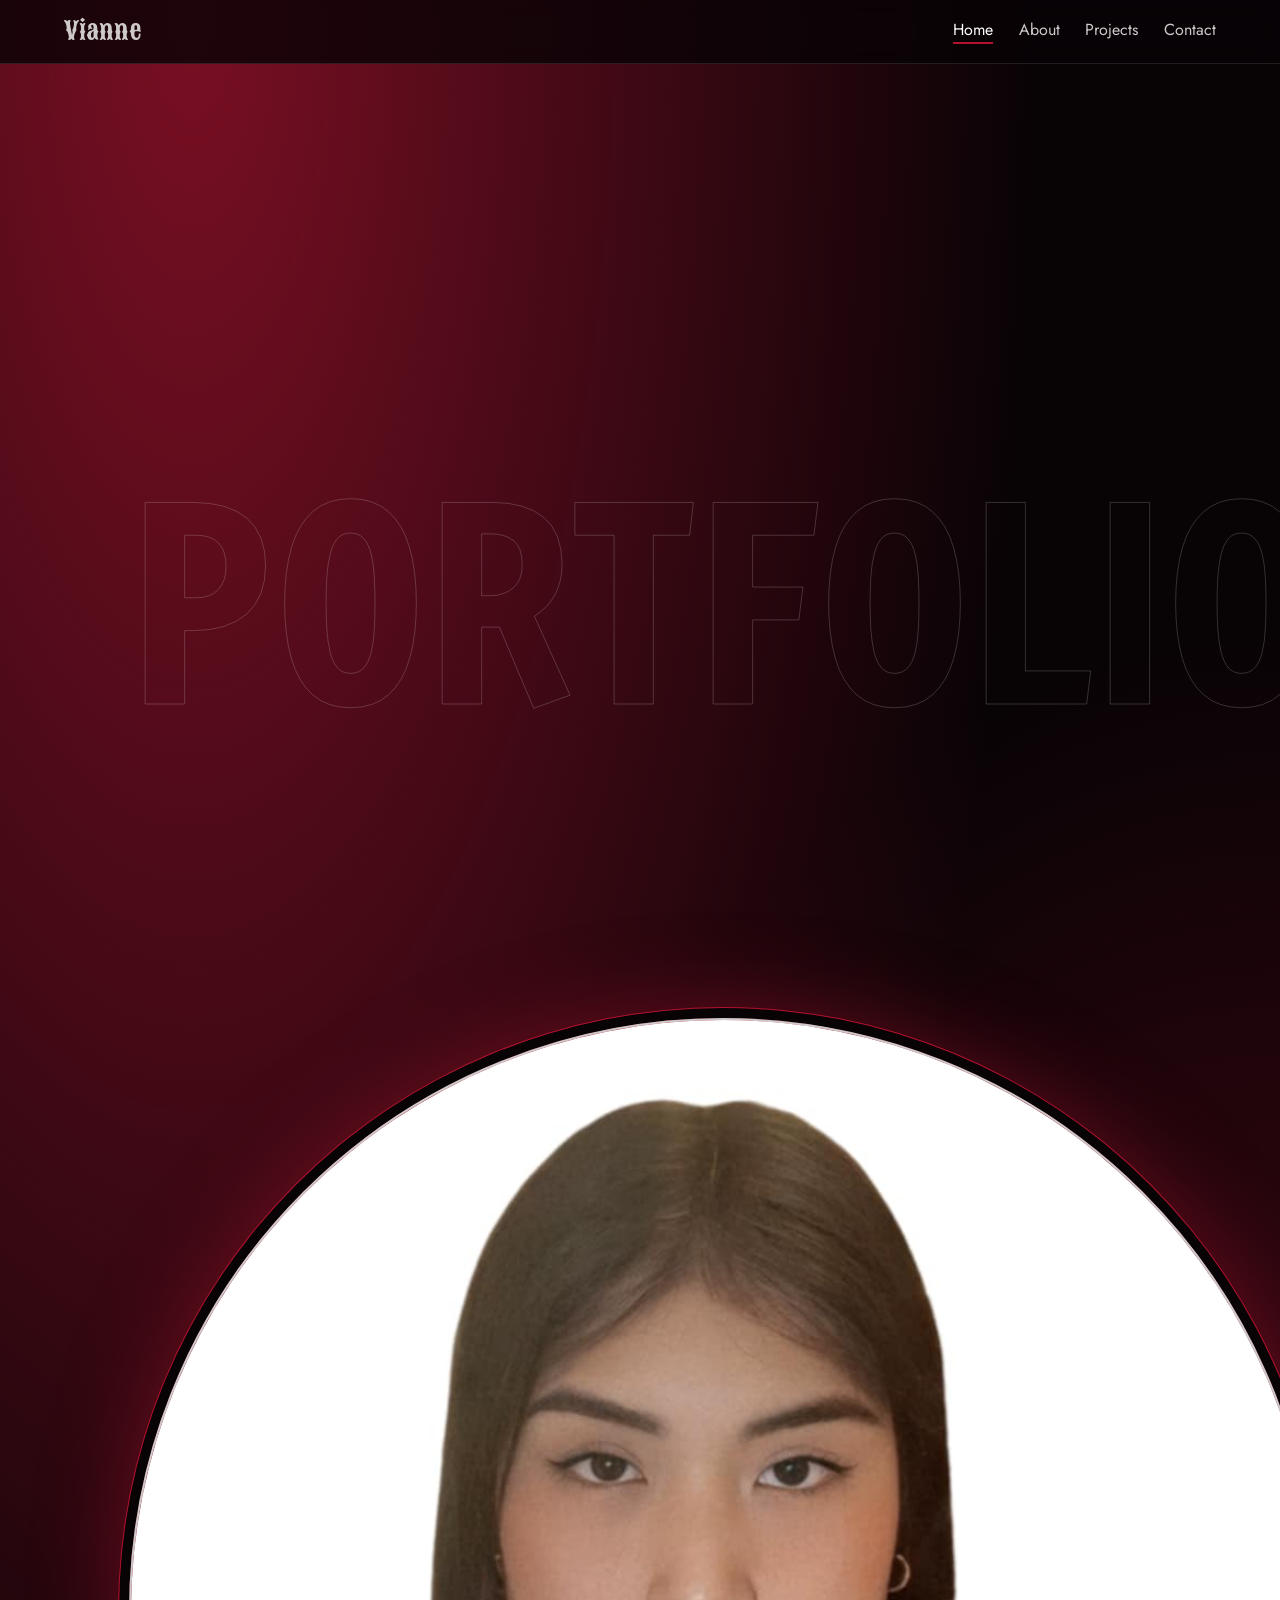
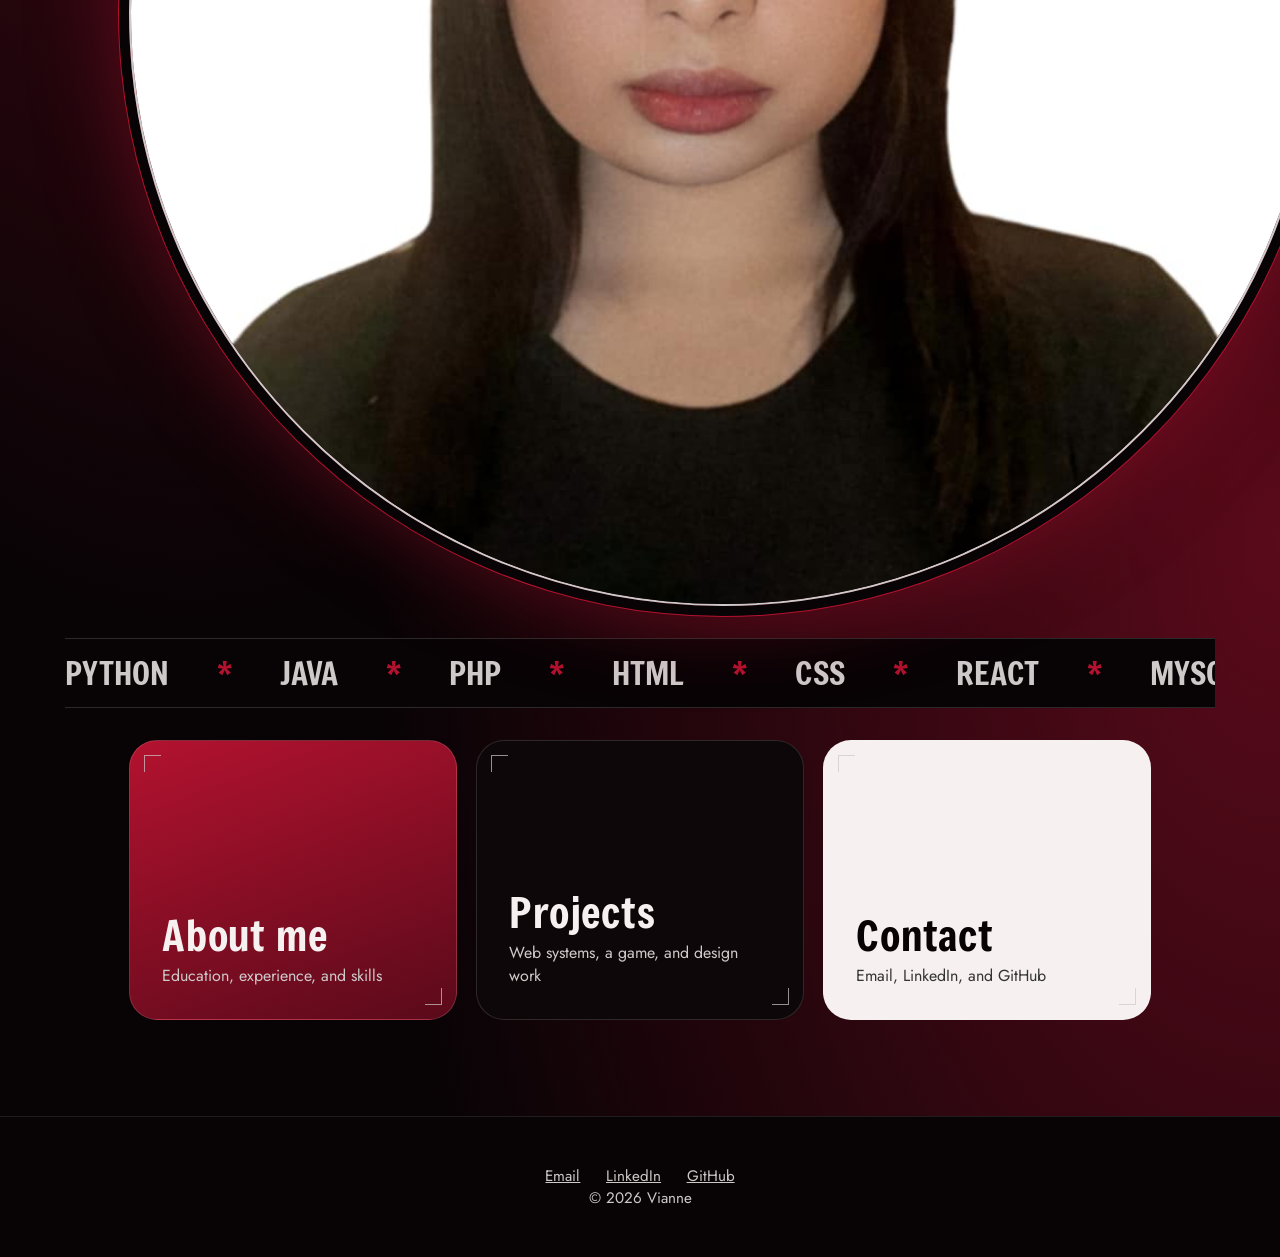
==== index.html @ b81ef698 "Format CSS" ====
<!DOCTYPE html>
<html lang="en">
<head>
<meta charset="UTF-8">
<meta name="viewport" content="width=device-width,initial-scale=1">
<title>Vianne | Portfolio</title>
<link rel="preconnect" href="https://fonts.googleapis.com">
<link rel="preconnect" href="https://fonts.gstatic.com" crossorigin>
<link href="https://fonts.googleapis.com/css2?family=Cormorant+Garamond:wght@400;600&family=Freeman&family=Jost:wght@400;500&family=Miss+Fajardose&family=Sancreek&display=swap" rel="stylesheet">
<link rel="stylesheet" href="style.css">
</head>
<body>
<header class="nav">
  <a class="logo" href="index.html">Vianne</a>
  <nav><a class="on" href="index.html">Home</a><a href="about.html">About</a><a href="projects.html">Projects</a><a href="about.html#contact">Contact</a></nav>
</header>
<main>
  <section class="hero">
    <span class="bg" aria-hidden="true">PORTFOLIO</span>
    <div>
      <span class="hi">Hello, I am Vianne</span>
      <h1>Building with code, designing with purpose</h1>
      <p>Information Technology student who builds web systems, games, and designs.</p>
      <a class="btn" href="projects.html">See my projects</a>
      <a class="btn ghost" href="about.html">About me</a>
    </div>
    <div class="arch"><img src="images/profile.jpg" alt="Portrait of Vianne"></div>
  </section>
  <div class="marq" aria-hidden="true"><div>
    <span>PYTHON</span><i>*</i><span>JAVA</span><i>*</i><span>PHP</span><i>*</i><span>HTML</span><i>*</i><span>CSS</span><i>*</i><span>REACT</span><i>*</i><span>MYSQL</span><i>*</i><span>UNITY</span><i>*</i><span>FIGMA</span><i>*</i>
    <span>PYTHON</span><i>*</i><span>JAVA</span><i>*</i><span>PHP</span><i>*</i><span>HTML</span><i>*</i><span>CSS</span><i>*</i><span>REACT</span><i>*</i><span>MYSQL</span><i>*</i><span>UNITY</span><i>*</i><span>FIGMA</span><i>*</i>
  </div></div>
  <section class="doors">
    <a class="door" href="about.html"><h3>About me</h3><span>Education, experience, and skills</span></a>
    <a class="door" href="projects.html"><h3>Projects</h3><span>Web systems, a game, and design work</span></a>
    <a class="door" href="about.html#contact"><h3>Contact</h3><span>Email, LinkedIn, and GitHub</span></a>
  </section>
</main>
<footer>
  <a href="mailto:vianne05garcia@gmail.com">Email</a><a href="https://www.linkedin.com/in/viannegrca014/">LinkedIn</a><a href="https://github.com/viagrcia">GitHub</a>
  <p>&copy; 2026 Vianne</p>
</footer>
<script src="script.js"></script>
</body>
</html>
---- style.css ----
/* ==========================================================
   1. COLORS AND FONTS
   Change colors and fonts here and the whole site updates
   ========================================================== */
:root {
  --ink: #080305;      /* near-black background */
  --blk: #0e0709;      /* black cards and panels */
  --wine: #5a0a1a;     /* deep burgundy */
  --red: #b3122f;      /* bright crimson accent */
  --silver: #cfcaca;   /* gray text and borders */
  --ivory: #f6f0f0;    /* white text */

  --head: 'Freeman', sans-serif;           /* big headings */
  --script: 'Miss Fajardose', cursive;     /* calligraphy name */
  --west: 'Sancreek', serif;               /* logo */
  --serif: 'Cormorant Garamond', serif;    /* body text */
  --ui: 'Jost', sans-serif;                /* buttons, nav, small text */
}


/* ==========================================================
   2. BASE / RESET
   ========================================================== */
* {
  margin: 0;
  padding: 0;
  box-sizing: border-box;
}

html {
  scroll-behavior: smooth;
}

::selection {
  background: var(--red);
  color: #fff;
}

body {
  background:
    radial-gradient(ellipse at 15% 0, #7a0f24, transparent 55%),
    radial-gradient(ellipse at 100% 75%, #5a0a1a, transparent 50%),
    var(--ink) fixed;
  color: var(--ivory);
  font: 1.2rem/1.7 var(--serif);
  min-height: 100vh;
  overflow-x: hidden;
  transition: opacity 0.3s;
}

/* fades the page out when you click a link */
body.out {
  opacity: 0;
}

a {
  color: inherit;
}

img {
  max-width: 100%;
  display: block;
}


/* ==========================================================
   3. HEADINGS
   ========================================================== */
h1,
h2,
h3 {
  font-family: var(--head);
  font-weight: 400;
  line-height: 1;
  letter-spacing: 0.02em;
}

h1 {
  font-size: clamp(2.6rem, 6.5vw, 5rem);
}

h2 {
  font-size: clamp(2.8rem, 7vw, 5rem);
  margin-bottom: 1.2rem;
  text-shadow: 4px 4px 0 var(--red);
}

h3 {
  font-size: 1.9rem;
  margin-bottom: 0.5rem;
}


/* ==========================================================
   4. NAVIGATION BAR
   ========================================================== */
.nav {
  display: flex;
  justify-content: space-between;
  align-items: center;
  padding: 0.9rem 5vw;
  position: sticky;
  top: 0;
  z-index: 5;
  background: #080305cc;
  backdrop-filter: blur(10px);
  border-bottom: 1px solid #ffffff1a;
}

.logo {
  font: 1.5rem var(--west);
  text-decoration: none;
  color: var(--silver);
}

.nav nav {
  display: flex;
  gap: 1.6rem;
  font: 1rem var(--ui);
}

.nav nav a {
  text-decoration: none;
  color: var(--silver);
  background: linear-gradient(var(--red), var(--red)) 0 100% / 0 2px no-repeat;
  padding-bottom: 3px;
  transition: 0.3s;
}

/* red underline slides in on hover and on the current page */
.nav nav a:hover,
.nav nav a.on {
  color: #fff;
  background-size: 100% 2px;
}


/* ==========================================================
   5. PAGE LAYOUT
   ========================================================== */
main {
  max-width: 1150px;
  margin: auto;
  padding: 3rem 5vw;
}


/* ==========================================================
   6. HOME PAGE: HERO
   ========================================================== */
.hero {
  position: relative;
  display: grid;
  grid-template-columns: 1.25fr 1fr;
  gap: 2rem;
  align-items: center;
  min-height: 82vh;
}

/* giant outlined "PORTFOLIO" word behind everything */
.bg {
  position: absolute;
  left: 50%;
  top: 6%;
  transform: translateX(-50%);
  font: clamp(5rem, 21vw, 17rem) / 1 var(--head);
  color: transparent;
  -webkit-text-stroke: 1px #ffffff2e;
  white-space: nowrap;
  pointer-events: none;
}

/* hero content fades up when the page loads */
.hero > * {
  position: relative;
  animation: in 0.9s both;
}

.hero > .arch {
  animation-delay: 0.25s;
}

/* "Hello, I am Vianne" in calligraphy */
.hi {
  display: block;
  font: clamp(4rem, 10vw, 7.5rem) / 0.8 var(--script);
  color: var(--silver);
  margin-bottom: -0.15em;
  position: relative;
  z-index: 2;
  text-shadow: 0 0 30px #b3122f99;
}

.hero p {
  color: var(--silver);
  margin: 1.4rem 0 1.6rem;
  max-width: 34ch;
  font-size: 1.35rem;
}


/* ==========================================================
   7. PROFILE PHOTO (circle)
   ========================================================== */
.arch {
  border-radius: 50%;
  overflow: hidden;
  aspect-ratio: 1;
  background: linear-gradient(160deg, var(--red), var(--ink));
  border: 2px solid var(--silver);
  box-shadow:
    0 0 0 10px var(--ink),
    0 0 0 11px var(--red),
    0 0 90px #b3122f88;
  transition: transform 0.5s;
}

.arch:hover {
  transform: rotate(-3deg) scale(1.04);
}

.arch img {
  width: 100%;
  height: 100%;
  object-fit: cover;
  object-position: center top;
}


/* ==========================================================
   8. BUTTONS
   ========================================================== */
.btn {
  display: inline-block;
  font: 500 1rem var(--ui);
  padding: 0.85rem 1.9rem;
  border-radius: 999px;
  background: var(--red);
  border: 1px solid var(--red);
  color: #fff;
  text-decoration: none;
  cursor: pointer;
  transition: 0.25s;
  margin: 0.3rem 0.3rem 0.3rem 0;
}

.btn:hover {
  background: var(--ink);
  border-color: var(--silver);
  color: var(--silver);
  transform: translateY(-3px);
}

/* black outlined version */
.btn.ghost {
  background: #080305;
  border-color: #ffffff40;
}

.btn.ghost:hover {
  background: var(--silver);
  color: var(--ink);
}


/* ==========================================================
   9. HOME PAGE: THREE TILES (About / Projects / Contact)
   ========================================================== */
.doors {
  display: grid;
  grid-template-columns: repeat(3, 1fr);
  gap: 1.2rem;
  margin: 1rem 0 3rem;
}

.door {
  display: flex;
  flex-direction: column;
  justify-content: flex-end;
  min-height: 280px;
  padding: 2rem;
  border-radius: 28px;
  text-decoration: none;
  background: var(--blk);
  transition: 0.35s;
}

/* tile 1: crimson */
.door:nth-child(1) {
  background: linear-gradient(160deg, var(--red), var(--wine));
}

/* tile 3: white */
.door:nth-child(3) {
  background: var(--ivory);
  color: var(--ink);
}

.door h3 {
  font-size: 2.6rem;
}

.door span {
  font: 1rem var(--ui);
  color: var(--silver);
}

.door:nth-child(3) span {
  color: #333;
}

.door:hover {
  transform: translateY(-8px) rotate(-1deg);
  box-shadow: 0 20px 50px #b3122f66;
}


/* ==========================================================
   10. CORNER BRACKETS (on tiles and project cards)
   ========================================================== */
.door,
.card {
  position: relative;
  border: 1px solid #ffffff22;
}

.door::before,
.card::before,
.door::after,
.card::after {
  content: '';
  position: absolute;
  width: 16px;
  height: 16px;
  border: 1px solid var(--silver);
  opacity: 0.7;
  transition: 0.3s;
  pointer-events: none;
}

/* top-left corner */
.door::before,
.card::before {
  top: 14px;
  left: 14px;
  border-right: 0;
  border-bottom: 0;
}

/* bottom-right corner */
.door::after,
.card::after {
  bottom: 14px;
  right: 14px;
  border-left: 0;
  border-top: 0;
}

/* corners grow on hover */
.door:hover::before,
.door:hover::after {
  width: 34px;
  height: 34px;
}


/* ==========================================================
   11. SCROLLING SKILLS TICKER
   ========================================================== */
.marq {
  overflow: hidden;
  border-block: 1px solid #ffffff26;
  padding: 0.8rem 0;
  margin: 2rem -5vw;
  background: var(--ink);
}

.marq div {
  display: flex;
  gap: 3rem;
  width: max-content;
  font: 2rem var(--head);
  color: var(--silver);
  animation: m 28s linear infinite;
}

/* pauses when you hover over it */
.marq div:hover {
  animation-play-state: paused;
}

.marq i {
  font-style: normal;
  color: var(--red);
}


/* ==========================================================
   12. TABS AND FILTER CHIPS
   ========================================================== */
.chips {
  display: flex;
  flex-wrap: wrap;
  gap: 0.6rem;
  margin: 1rem 0;
}

.chip {
  font: 0.95rem var(--ui);
  padding: 0.45rem 1.2rem;
  border-radius: 999px;
  border: 1px solid #ffffff40;
  background: var(--ink);
  color: var(--silver);
  cursor: pointer;
  transition: 0.25s;
}

.chip:hover {
  border-color: var(--silver);
}

/* the selected chip */
.chip.on {
  background: var(--red);
  border-color: var(--red);
  color: #fff;
}

/* tab content: hidden until its tab is clicked */
.panel {
  display: none;
}

.panel.on {
  display: block;
  animation: in 0.4s;
}

.panel p {
  margin-bottom: 1rem;
  max-width: 68ch;
}


/* ==========================================================
   13. ABOUT PAGE
   ========================================================== */
.about {
  display: grid;
  grid-template-columns: 1fr 2fr;
  gap: 3rem;
  align-items: center;
}

/* education / experience / skills entries */
.item {
  border-left: 2px solid var(--red);
  padding: 0 0 1.2rem 1.2rem;
  margin-left: 0.4rem;
}

.item b {
  font: 500 1.05rem var(--ui);
  color: #fff;
}

.item small {
  display: block;
  font: 0.9rem var(--ui);
  color: var(--silver);
}

.item ul {
  margin: 0.4rem 0 0 1.2rem;
  color: var(--silver);
}


/* ==========================================================
   14. PROJECTS PAGE
   ========================================================== */
.card {
  display: grid;
  grid-template-columns: 1.3fr 1fr;
  gap: 2rem;
  align-items: center;
  margin: 2rem 0;
  padding: 2.4rem;
  border-radius: 26px;
  background: var(--blk);
}

/* full-width card (design gallery) */
.card.one {
  display: block;
}

/* hidden by the filter buttons */
.card.hide {
  display: none;
}

.card ul {
  margin: 0.6rem 0 1rem 1.2rem;
  color: var(--silver);
}

.tags {
  font: 0.9rem var(--ui);
  color: var(--silver);
}

/* laptop frame around screenshots and the trailer */
.laptop {
  background: #050203;
  border: 8px solid #26262a;
  border-bottom-width: 18px;
  border-radius: 14px 14px 4px 4px;
  aspect-ratio: 16 / 10;
  overflow: hidden;
  box-shadow: 0 25px 60px #b3122f55;
  transition: transform 0.5s;
}

.laptop:hover {
  transform: perspective(900px) rotateX(5deg) scale(1.04);
}

.laptop img,
.laptop video {
  width: 100%;
  height: 100%;
  object-fit: cover;
}


/* ==========================================================
   15. DESIGN GALLERY AND ENLARGED VIEW
   ========================================================== */
.gallery {
  display: grid;
  grid-template-columns: repeat(auto-fill, minmax(200px, 1fr));
  gap: 1rem;
  margin-top: 1.2rem;
}

.gallery img {
  width: 100%;
  aspect-ratio: 1;
  object-fit: cover;
  border-radius: 22px;
  cursor: zoom-in;
  background: var(--wine);
  transition: 0.35s;
}

.gallery img:hover {
  transform: scale(1.06) rotate(1.5deg);
  box-shadow: 0 10px 35px #b3122f99;
}

/* full-screen popup when you click an image */
#lb {
  position: fixed;
  inset: 0;
  background: #000e;
  display: none;
  place-items: center;
  z-index: 9;
  cursor: zoom-out;
}

#lb.on {
  display: grid;
}

#lb img {
  max-height: 90vh;
  border-radius: 16px;
}


/* ==========================================================
   16. FOOTER
   ========================================================== */
footer {
  text-align: center;
  padding: 3rem 5vw;
  color: var(--silver);
  font: 0.95rem var(--ui);
  background: var(--ink);
  border-top: 1px solid #ffffff1a;
}

footer a {
  margin: 0 0.8rem;
}


/* ==========================================================
   17. ANIMATIONS
   ========================================================== */
@keyframes in {
  from {
    opacity: 0;
    transform: translateY(14px);
  }
}

@keyframes m {
  to {
    transform: translateX(-50%);
  }
}


/* ==========================================================
   18. ACCESSIBILITY
   ========================================================== */
:focus-visible {
  outline: 2px solid var(--silver);
  outline-offset: 3px;
}

/* turns off animation for people who prefer less motion */
@media (prefers-reduced-motion: reduce) {
  * {
    animation: none !important;
    transition: none !important;
  }
}


/* ==========================================================
   19. MOBILE (screens under 800px wide)
   ========================================================== */
@media (max-width: 800px) {
  .hero,
  .about,
  .card,
  .doors {
    grid-template-columns: 1fr;
  }

  .arch {
    max-width: 300px;
    margin: auto;
  }

  .bg {
    top: 0;
  }

  .door {
    min-height: 200px;
  }
}
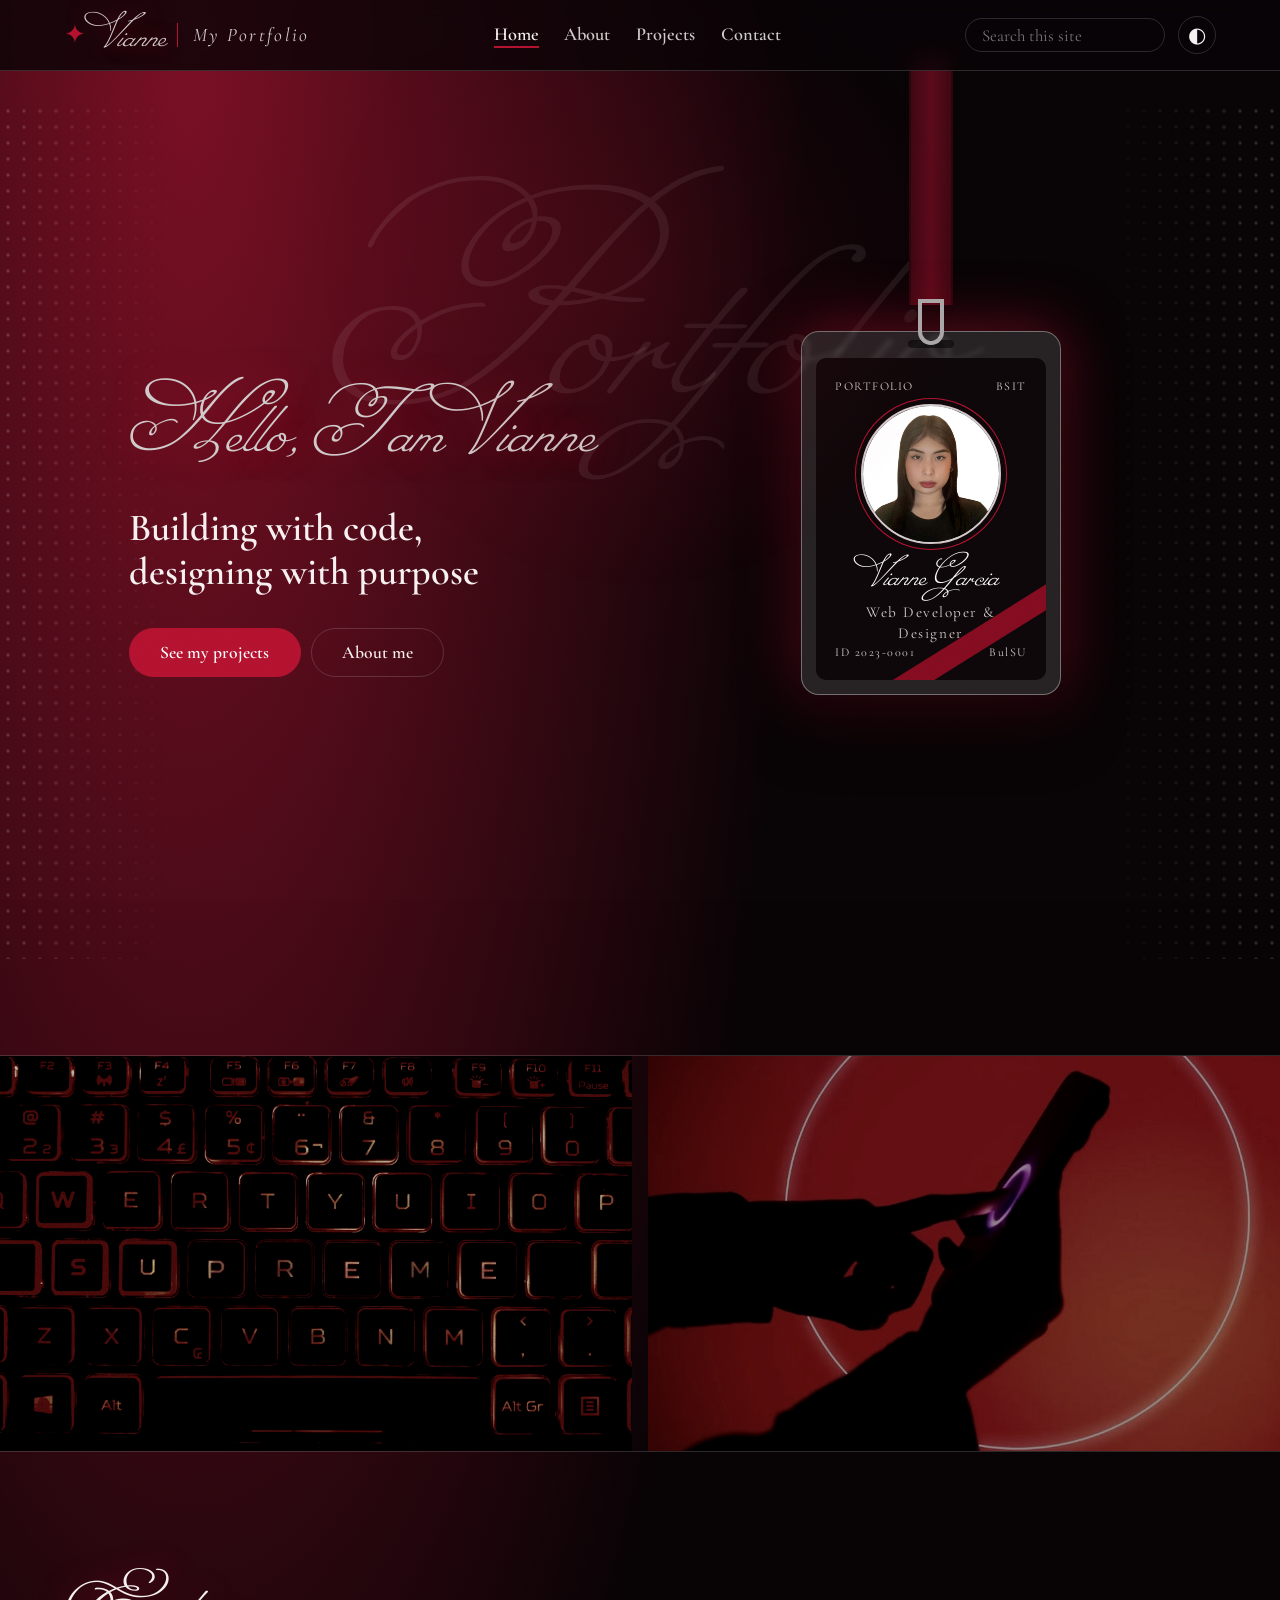
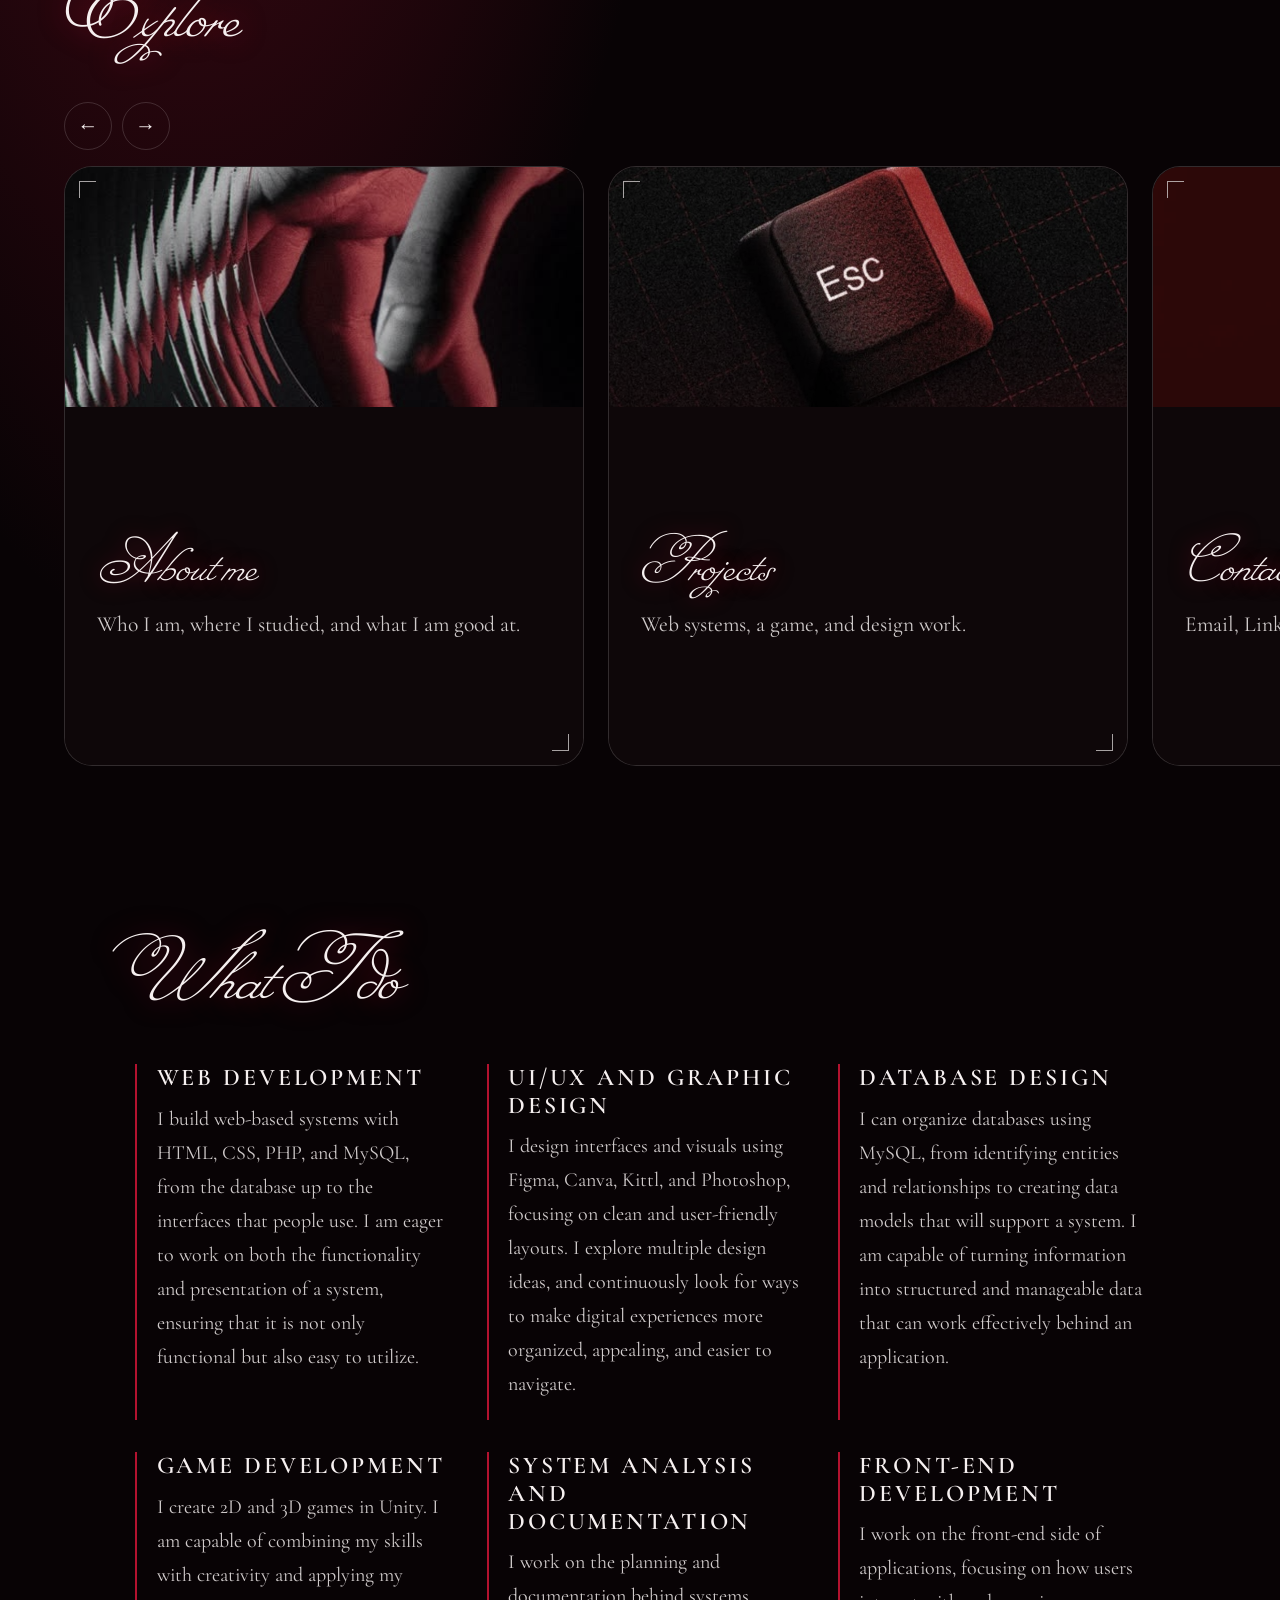
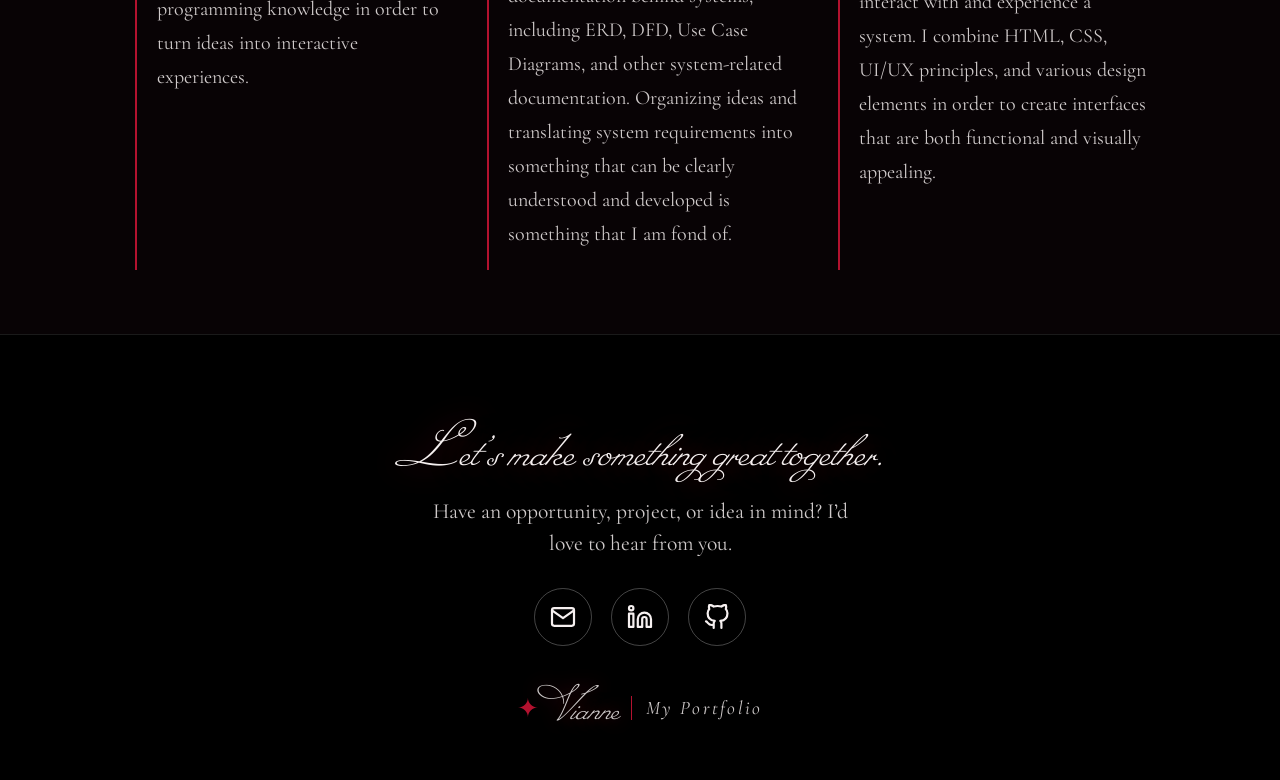
==== commit 978dc564: "Format CSS" ====
--- a/index.html
+++ b/index.html
@@ -1,45 +1,186 @@
 <!DOCTYPE html>
 <html lang="en">
 <head>
-<meta charset="UTF-8">
-<meta name="viewport" content="width=device-width,initial-scale=1">
-<title>Vianne | Portfolio</title>
-<link rel="preconnect" href="https://fonts.googleapis.com">
-<link rel="preconnect" href="https://fonts.gstatic.com" crossorigin>
-<link href="https://fonts.googleapis.com/css2?family=Cormorant+Garamond:wght@400;600&family=Freeman&family=Jost:wght@400;500&family=Miss+Fajardose&family=Sancreek&display=swap" rel="stylesheet">
-<link rel="stylesheet" href="style.css">
+  <meta charset="UTF-8">
+  <meta name="viewport" content="width=device-width,initial-scale=1">
+  <title>Vianne | My Portfolio</title>
+  <link rel="preconnect" href="https://fonts.googleapis.com">
+  <link rel="preconnect" href="https://fonts.gstatic.com" crossorigin>
+  <link href="https://fonts.googleapis.com/css2?family=Cormorant+Garamond:ital,wght@0,400;0,600;1,400&family=Miss+Fajardose&display=swap" rel="stylesheet">
+  <link rel="stylesheet" href="style.css">
+  <script>document.documentElement.classList.add('js');</script>
 </head>
 <body>
-<header class="nav">
-  <a class="logo" href="index.html">Vianne</a>
-  <nav><a class="on" href="index.html">Home</a><a href="about.html">About</a><a href="projects.html">Projects</a><a href="about.html#contact">Contact</a></nav>
-</header>
-<main>
-  <section class="hero">
-    <span class="bg" aria-hidden="true">PORTFOLIO</span>
-    <div>
-      <span class="hi">Hello, I am Vianne</span>
-      <h1>Building with code, designing with purpose</h1>
-      <p>Information Technology student who builds web systems, games, and designs.</p>
-      <a class="btn" href="projects.html">See my projects</a>
-      <a class="btn ghost" href="about.html">About me</a>
+
+  <header class="nav">
+    <a class="logo" href="index.html">
+      <span class="lg-i" aria-hidden="true">✦</span>
+      <span class="lg-n">Vianne</span>
+      <span class="lg-p">My Portfolio</span>
+    </a>
+    <nav>
+      <a class="on" href="index.html">Home</a>
+      <a href="about.html">About</a>
+      <a href="projects.html">Projects</a>
+      <a href="contact.html">Contact</a>
+    </nav>
+    <div class="tools">
+      <div class="search">
+        <input id="q" type="search" placeholder="Search this site" aria-label="Search this site" autocomplete="off">
+        <div class="results" id="res"></div>
+      </div>
+      <!-- light / dark switch: works with CSS only -->
+      <input class="lm" type="checkbox" id="lm">
+      <label class="theme" for="lm" title="Light / dark mode">◐</label>
     </div>
-    <div class="arch"><img src="images/profile.jpg" alt="Portrait of Vianne"></div>
-  </section>
-  <div class="marq" aria-hidden="true"><div>
-    <span>PYTHON</span><i>*</i><span>JAVA</span><i>*</i><span>PHP</span><i>*</i><span>HTML</span><i>*</i><span>CSS</span><i>*</i><span>REACT</span><i>*</i><span>MYSQL</span><i>*</i><span>UNITY</span><i>*</i><span>FIGMA</span><i>*</i>
-    <span>PYTHON</span><i>*</i><span>JAVA</span><i>*</i><span>PHP</span><i>*</i><span>HTML</span><i>*</i><span>CSS</span><i>*</i><span>REACT</span><i>*</i><span>MYSQL</span><i>*</i><span>UNITY</span><i>*</i><span>FIGMA</span><i>*</i>
-  </div></div>
-  <section class="doors">
-    <a class="door" href="about.html"><h3>About me</h3><span>Education, experience, and skills</span></a>
-    <a class="door" href="projects.html"><h3>Projects</h3><span>Web systems, a game, and design work</span></a>
-    <a class="door" href="about.html#contact"><h3>Contact</h3><span>Email, LinkedIn, and GitHub</span></a>
-  </section>
-</main>
-<footer>
-  <a href="mailto:vianne05garcia@gmail.com">Email</a><a href="https://www.linkedin.com/in/viannegrca014/">LinkedIn</a><a href="https://github.com/viagrcia">GitHub</a>
-  <p>&copy; 2026 Vianne</p>
-</footer>
-<script src="script.js"></script>
+  </header>
+
+  <main class="full">
+
+    <!-- HERO -->
+    <div class="wrap">
+      <section class="hero">
+        <span class="bg" aria-hidden="true">Portfolio</span>
+        <div>
+          <span class="hi">Hello, I am Vianne</span>
+          <h1 data-words>Building with code, designing with purpose</h1>
+          <a class="btn" href="projects.html">See my projects</a>
+          <a class="btn ghost" href="about.html">About me</a>
+        </div>
+
+        <!-- hanging ID card: hover it, drag it -->
+        <div class="idwrap">
+          <div class="id" id="id">
+            <div class="strap"></div>
+            <div class="clip"></div>
+            <div class="holder">
+              <div class="idcard">
+                <small><span>PORTFOLIO</span><span>BSIT</span></small>
+                <div class="photo"><img src="images/profile.jpg" alt="" draggable="false"></div>
+                <b>Vianne Garcia</b>
+                Web Developer &amp; Designer
+                <small><span>ID 2023-0001</span><span>BulSU</span></small>
+              </div>
+            </div>
+          </div>
+        </div>
+      </section>
+    </div>
+
+    <!-- MOVING GALLERY: landscape photos, two fill the screen width.
+         The set is repeated twice so the loop never jumps. -->
+    <div class="strip" aria-hidden="true">
+      <div class="track">
+        <div class="set">
+          <div class="slide"><img src="images/gallery-1.jpg" alt=""></div>
+          <div class="slide"><img src="images/gallery-2.jpg" alt=""></div>
+          <div class="slide"><img src="images/gallery-3.jpg" alt=""></div>
+          <div class="slide"><img src="images/gallery-4.jpg" alt=""></div>
+        </div>
+        <div class="set">
+          <div class="slide"><img src="images/gallery-1.jpg" alt=""></div>
+          <div class="slide"><img src="images/gallery-2.jpg" alt=""></div>
+          <div class="slide"><img src="images/gallery-3.jpg" alt=""></div>
+          <div class="slide"><img src="images/gallery-4.jpg" alt=""></div>
+        </div>
+      </div>
+    </div>
+
+    <!-- EXPLORE (scroll sideways) -->
+    <div class="wrap wide">
+      <section>
+        <h2 class="rv">Explore</h2>
+        <div class="arrows">
+          <button onclick="document.getElementById('pcards').scrollBy({left:-560,behavior:'smooth'})" aria-label="Scroll left">←</button>
+          <button onclick="document.getElementById('pcards').scrollBy({left:560,behavior:'smooth'})" aria-label="Scroll right">→</button>
+        </div>
+        <div class="pcards" id="pcards">
+
+          <a class="pcard" href="about.html">
+            <img src="images/home-about.jpg" alt="">
+            <div>
+              <h3>About me</h3>
+              <p>Who I am, where I studied, and what I am good at.</p>
+            </div>
+          </a>
+
+          <a class="pcard" href="projects.html">
+            <img src="images/home-projects.jpg" alt="">
+            <div>
+              <h3>Projects</h3>
+              <p>Web systems, a game, and design work.</p>
+            </div>
+          </a>
+
+          <a class="pcard" href="contact.html">
+            <img src="images/home-contact.jpg" alt="">
+            <div>
+              <h3>Contact</h3>
+              <p>Email, LinkedIn, and GitHub.</p>
+            </div>
+          </a>
+
+        </div>
+      </section>
+    </div>
+
+        <!-- WHAT I DO -->
+    <div class="wrap">
+      <section>
+        <h2 class="rv">What I do</h2>
+        <div class="do">
+
+          <div class="item rv">
+            <h3>Web development</h3>
+            <p>I build web-based systems with HTML, CSS, PHP, and MySQL, from the database up to the interfaces that people use. I am eager to work on both the functionality and presentation of a system, ensuring that it is not only functional but also easy to utilize.</p>
+          </div>
+
+          <div class="item rv">
+            <h3>UI/UX and graphic design</h3>
+            <p>I design interfaces and visuals using Figma, Canva, Kittl, and Photoshop, focusing on clean and user-friendly layouts. I explore multiple design ideas, and continuously look for ways to make digital experiences more organized, appealing, and easier to navigate.</p>
+          </div>
+
+          <div class="item rv">
+            <h3>Database design</h3>
+            <p>I can organize databases using MySQL, from identifying entities and relationships to creating data models that will support a system. I am capable of turning information into structured and manageable data that can work effectively behind an application.</p>
+          </div>
+
+          <div class="item rv">
+            <h3>Game development</h3>
+            <p>I create 2D and 3D games in Unity. I am capable of combining my skills with creativity and applying my programming knowledge in order to turn ideas into interactive experiences.</p>
+          </div>
+
+          <div class="item rv">
+            <h3>System analysis and documentation</h3>
+            <p>I work on the planning and documentation behind systems, including ERD, DFD, Use Case Diagrams, and other system-related documentation. Organizing ideas and translating system requirements into something that can be clearly understood and developed is something that I am fond of.</p>
+          </div>
+
+          <div class="item rv">
+            <h3>Front-end development</h3>
+            <p>I work on the front-end side of applications, focusing on how users interact with and experience a system. I combine HTML, CSS, UI/UX principles, and various design elements in order to create interfaces that are both functional and visually appealing.</p>
+          </div>
+
+        </div>
+      </section>
+    </div>
+
+  </main>
+
+  <footer>
+    <p class="ft">Let's make something great together.</p>
+    <p class="fs">Have an opportunity, project, or idea in mind? I’d love to hear from you.</p>
+    <div class="icons">
+      <a class="soc" href="mailto:vianne05garcia@gmail.com" aria-label="Email"><i class="ic ic-mail"></i></a>
+      <a class="soc" href="https://www.linkedin.com/in/viannegrca014/" aria-label="LinkedIn"><i class="ic ic-in"></i></a>
+      <a class="soc" href="https://github.com/viagrcia" aria-label="GitHub"><i class="ic ic-gh"></i></a>
+    </div>
+    <p class="fl">
+      <span class="lg-i" aria-hidden="true">✦</span>
+      <span class="lg-n">Vianne</span>
+      <span class="lg-p">My Portfolio</span>
+    </p>
+  </footer>
+
+  <script src="script.js"></script>
 </body>
 </html>
--- a/style.css
+++ b/style.css
@@ -1,20 +1,32 @@
 /* ==========================================================
    1. COLORS AND FONTS
-   Change colors and fonts here and the whole site updates
+   Dark mode is the default. Light mode is switched on by the
+   ◐ button and only overrides the variables below.
    ========================================================== */
 :root {
-  --ink: #080305;      /* near-black background */
-  --blk: #0e0709;      /* black cards and panels */
-  --wine: #5a0a1a;     /* deep burgundy */
-  --red: #b3122f;      /* bright crimson accent */
-  --silver: #cfcaca;   /* gray text and borders */
-  --ivory: #f6f0f0;    /* white text */
-
-  --head: 'Freeman', sans-serif;           /* big headings */
-  --script: 'Miss Fajardose', cursive;     /* calligraphy name */
-  --west: 'Sancreek', serif;               /* logo */
-  --serif: 'Cormorant Garamond', serif;    /* body text */
-  --ui: 'Jost', sans-serif;                /* buttons, nav, small text */
+  --ink: #080305;       /* page background */
+  --blk: #0e0709;       /* cards and panels */
+  --wine: #5a0a1a;      /* deep burgundy */
+  --red: #b3122f;       /* crimson accent */
+  --silver: #cfcaca;    /* secondary text */
+  --ivory: #f6f0f0;     /* main text */
+  --line: #ffffff26;    /* thin borders */
+  --nav-bg: #080305cc;  /* navigation bar */
+  --glow: #b3122f99;    /* red glow */
+
+  --script: 'Miss Fajardose', cursive;   /* calligraphy: titles */
+  --serif: 'Cormorant Garamond', serif;  /* everything else */
+}
+
+/* LIGHT MODE (when the ◐ checkbox is ticked) */
+:root:has(#lm:checked) {
+  --ink: #f7eeee;
+  --blk: #ffffff;
+  --silver: #5c4a4e;
+  --ivory: #2a0a12;
+  --line: #5a0a1a33;
+  --nav-bg: #f7eeeecc;
+  --glow: #b3122f44;
 }
 
 
@@ -38,17 +50,21 @@
 
 body {
   background:
-    radial-gradient(ellipse at 15% 0, #7a0f24, transparent 55%),
-    radial-gradient(ellipse at 100% 75%, #5a0a1a, transparent 50%),
-    var(--ink) fixed;
+    radial-gradient(ellipse at 15% 0, #7a0f24, transparent 40%) no-repeat,
+    var(--ink);
   color: var(--ivory);
-  font: 1.2rem/1.7 var(--serif);
+  font: 1.25rem/1.7 var(--serif);
   min-height: 100vh;
   overflow-x: hidden;
-  transition: opacity 0.3s;
-}
-
-/* fades the page out when you click a link */
+  transition: opacity 0.3s, background-color 0.4s, color 0.4s;
+}
+
+:root:has(#lm:checked) body {
+  background:
+    radial-gradient(ellipse at 15% 0, #e7b3bd, transparent 40%) no-repeat,
+    var(--ink);
+}
+
 body.out {
   opacity: 0;
 }
@@ -64,59 +80,144 @@
 
 
 /* ==========================================================
-   3. HEADINGS
+   3. GRUNGE LAYERS
+   - film grain over the whole site (delete body::after to remove)
+   - red spotlight that follows the mouse (JS sets --mx/--my)
+   - red scroll bar at the very top (JS creates .bar)
+   ========================================================== */
+body::after {
+  content: '';
+  position: fixed;
+  inset: 0;
+  z-index: 60;
+  pointer-events: none;
+  opacity: 0.09;
+  mix-blend-mode: overlay;
+  background-image: url("data:image/svg+xml,%3Csvg xmlns='http://www.w3.org/2000/svg' width='200' height='200'%3E%3Cfilter id='n'%3E%3CfeTurbulence type='fractalNoise' baseFrequency='.8' numOctaves='2' stitchTiles='stitch'/%3E%3C/filter%3E%3Crect width='100%25' height='100%25' filter='url(%23n)'/%3E%3C/svg%3E");
+}
+
+body::before {
+  content: '';
+  position: fixed;
+  inset: 0;
+  z-index: 1;
+  pointer-events: none;
+  background: radial-gradient(circle 320px at var(--mx, 50%) var(--my, 30%), #b3122f22, transparent);
+}
+
+.bar {
+  position: fixed;
+  top: 0;
+  left: 0;
+  right: 0;
+  height: 3px;
+  z-index: 70;
+  background: var(--red);
+  transform: scaleX(0);
+  transform-origin: left;
+}
+
+
+/* ==========================================================
+   4. HEADINGS
+   h2 = calligraphy with a red brush stroke underneath.
+   h1 and h3 = serif.
    ========================================================== */
 h1,
-h2,
 h3 {
-  font-family: var(--head);
-  font-weight: 400;
-  line-height: 1;
-  letter-spacing: 0.02em;
+  font-family: var(--serif);
+  font-weight: 600;
+  line-height: 1.15;
 }
 
 h1 {
-  font-size: clamp(2.6rem, 6.5vw, 5rem);
+  font-size: clamp(1.8rem, 3vw, 2.6rem);
 }
 
 h2 {
-  font-size: clamp(2.8rem, 7vw, 5rem);
-  margin-bottom: 1.2rem;
-  text-shadow: 4px 4px 0 var(--red);
+  font: 400 clamp(3.6rem, 8vw, 6rem) / 1.05 var(--script);
+  margin-bottom: 1.4rem;
+  text-shadow: 0 0 26px var(--glow);
+}
+
+h2::after {
+  content: '';
+  display: block;
+  width: min(240px, 50%);
+  height: 10px;
+  margin-top: 0.3rem;
+  background: var(--red);
+  clip-path: polygon(0 35%, 6% 0, 100% 20%, 95% 100%, 4% 80%);
+  transform-origin: left;
+  transition: transform 0.9s 0.4s cubic-bezier(.2, .7, .2, 1);
+}
+
+.js h2.rv:not(.show)::after {
+  transform: scaleX(0);
+}
+
+.end h2::after {
+  margin-inline: auto;
 }
 
 h3 {
-  font-size: 1.9rem;
-  margin-bottom: 0.5rem;
-}
-
-
-/* ==========================================================
-   4. NAVIGATION BAR
+  font-size: 1.5rem;
+  letter-spacing: 0.12em;
+  text-transform: uppercase;
+  margin-bottom: 0.6rem;
+}
+
+
+/* ==========================================================
+   5. NAVIGATION BAR, LOGO, SEARCH, THEME BUTTON
    ========================================================== */
 .nav {
   display: flex;
+  flex-wrap: wrap;
   justify-content: space-between;
   align-items: center;
-  padding: 0.9rem 5vw;
+  gap: 0.6rem 1.5rem;
+  padding: 0.7rem 5vw;
   position: sticky;
   top: 0;
-  z-index: 5;
-  background: #080305cc;
+  z-index: 20;
+  background: var(--nav-bg);
   backdrop-filter: blur(10px);
-  border-bottom: 1px solid #ffffff1a;
+  border-bottom: 1px solid var(--line);
 }
 
 .logo {
-  font: 1.5rem var(--west);
+  display: flex;
+  align-items: center;
+  gap: 0.7rem;
   text-decoration: none;
-  color: var(--silver);
+}
+
+/* the moving star (also used in the footer) */
+.lg-i {
+  font-size: 1.6rem;
+  color: var(--red);
+  animation: spin 8s linear infinite;
+}
+
+.lg-n {
+  font: 3rem/1 var(--script);
+  color: var(--silver);
+  text-shadow: 0 0 18px var(--glow);
+}
+
+.lg-p {
+  font: italic 1.2rem var(--serif);
+  letter-spacing: 0.12em;
+  color: var(--silver);
+  padding-left: 0.9rem;
+  border-left: 1px solid var(--red);
 }
 
 .nav nav {
   display: flex;
   gap: 1.6rem;
-  font: 1rem var(--ui);
+  font: 600 1.15rem var(--serif);
 }
 
 .nav nav a {
@@ -127,16 +228,141 @@
   transition: 0.3s;
 }
 
-/* red underline slides in on hover and on the current page */
 .nav nav a:hover,
 .nav nav a.on {
+  color: var(--ivory);
+  background-size: 100% 2px;
+}
+
+.tools {
+  display: flex;
+  align-items: center;
+  gap: 0.8rem;
+}
+
+.search {
+  position: relative;
+}
+
+.search input {
+  font: 1.05rem var(--serif);
+  width: 200px;
+  padding: 0.35rem 1rem;
+  border-radius: 999px;
+  border: 1px solid var(--line);
+  background: transparent;
+  color: var(--ivory);
+  transition: width 0.3s, border-color 0.3s;
+}
+
+.search input:focus {
+  width: 280px;
+  border-color: var(--red);
+  outline: none;
+}
+
+.results {
+  display: none;
+  position: absolute;
+  top: 120%;
+  right: 0;
+  width: 320px;
+  max-height: 60vh;
+  overflow-y: auto;
+  background: var(--blk);
+  border: 1px solid var(--line);
+  border-radius: 16px;
+  padding: 0.4rem;
+}
+
+.results.on {
+  display: block;
+}
+
+.results a {
+  display: block;
+  padding: 0.5rem 0.8rem;
+  border-radius: 10px;
+  text-decoration: none;
+  line-height: 1.3;
+}
+
+.results a:hover {
+  background: var(--wine);
   color: #fff;
-  background-size: 100% 2px;
-}
-
-
-/* ==========================================================
-   5. PAGE LAYOUT
+}
+
+.results small {
+  display: block;
+  color: var(--silver);
+  font-style: italic;
+}
+
+.results p {
+  padding: 0.5rem 0.8rem;
+  color: var(--silver);
+}
+
+/* light / dark switch: hidden checkbox + the ◐ label */
+.lm {
+  position: absolute;
+  opacity: 0;
+  width: 0;
+  height: 0;
+}
+
+.theme {
+  display: grid;
+  place-items: center;
+  font-size: 1.3rem;
+  width: 2.4rem;
+  height: 2.4rem;
+  border-radius: 50%;
+  border: 1px solid var(--line);
+  color: var(--ivory);
+  cursor: pointer;
+  transition: 0.4s;
+}
+
+.theme:hover {
+  background: var(--red);
+  color: #fff;
+  transform: rotate(180deg);
+}
+
+.lm:focus-visible + .theme {
+  outline: 2px solid var(--red);
+  outline-offset: 3px;
+}
+
+
+/* ==========================================================
+   6. ICONS (email, LinkedIn, GitHub)
+   ========================================================== */
+.ic {
+  display: inline-block;
+  width: 1.6rem;
+  height: 1.6rem;
+  background: currentColor;
+  -webkit-mask: var(--i) center / contain no-repeat;
+  mask: var(--i) center / contain no-repeat;
+}
+
+.ic-mail {
+  --i: url("data:image/svg+xml,%3Csvg xmlns='http://www.w3.org/2000/svg' viewBox='0 0 24 24' fill='none' stroke='black' stroke-width='2' stroke-linecap='round' stroke-linejoin='round'%3E%3Cpath d='M4 4h16a2 2 0 0 1 2 2v12a2 2 0 0 1-2 2H4a2 2 0 0 1-2-2V6a2 2 0 0 1 2-2z'/%3E%3Cpath d='m22 6-10 7L2 6'/%3E%3C/svg%3E");
+}
+
+.ic-in {
+  --i: url("data:image/svg+xml,%3Csvg xmlns='http://www.w3.org/2000/svg' viewBox='0 0 24 24' fill='none' stroke='black' stroke-width='2' stroke-linecap='round' stroke-linejoin='round'%3E%3Cpath d='M16 8a6 6 0 0 1 6 6v7h-4v-7a2 2 0 0 0-2-2 2 2 0 0 0-2 2v7h-4v-7a6 6 0 0 1 6-6z'/%3E%3Crect x='2' y='9' width='4' height='12'/%3E%3Ccircle cx='4' cy='4' r='2'/%3E%3C/svg%3E");
+}
+
+.ic-gh {
+  --i: url("data:image/svg+xml,%3Csvg xmlns='http://www.w3.org/2000/svg' viewBox='0 0 24 24' fill='none' stroke='black' stroke-width='2' stroke-linecap='round' stroke-linejoin='round'%3E%3Cpath d='M9 19c-5 1.5-5-2.5-7-3m14 6v-3.87a3.37 3.37 0 0 0-.94-2.61c3.14-.35 6.44-1.54 6.44-7A5.44 5.44 0 0 0 20 4.77 5.07 5.07 0 0 0 19.91 1S18.73.65 16 2.48a13.38 13.38 0 0 0-7 0C6.27.65 5.09 1 5.09 1A5.07 5.07 0 0 0 5 4.77a5.44 5.44 0 0 0-1.5 3.78c0 5.42 3.3 6.61 6.44 7A3.37 3.37 0 0 0 9 18.13V22'/%3E%3C/svg%3E");
+}
+
+
+/* ==========================================================
+   7. PAGE LAYOUT
    ========================================================== */
 main {
   max-width: 1150px;
@@ -144,96 +370,230 @@
   padding: 3rem 5vw;
 }
 
-
-/* ==========================================================
-   6. HOME PAGE: HERO
+main.full {
+  max-width: none;
+  padding: 0;
+}
+
+.wrap {
+  max-width: 1150px;
+  margin: auto;
+  padding: 4rem 5vw;
+}
+
+.wrap.wide {
+  max-width: none;
+  padding-inline: 0;
+}
+
+.wrap.wide > section > h2 {
+  padding-inline: 5vw;
+}
+
+
+/* ==========================================================
+   8. HOME: HERO
    ========================================================== */
 .hero {
   position: relative;
   display: grid;
   grid-template-columns: 1.25fr 1fr;
   gap: 2rem;
-  align-items: center;
-  min-height: 82vh;
-}
-
-/* giant outlined "PORTFOLIO" word behind everything */
+  align-items: start;
+  min-height: 88vh;
+}
+
+/* polka dots: only at the left and right EDGES of the screen */
+.hero::before {
+  content: '';
+  position: absolute;
+  top: -2rem;
+  bottom: -2rem;
+  left: 50%;
+  width: 100vw;
+  transform: translateX(-50%);
+  background: radial-gradient(var(--line) 1.4px, transparent 2px) 0 0 / 16px 16px;
+  -webkit-mask: linear-gradient(90deg, #000, transparent 14%, transparent 86%, #000);
+  mask: linear-gradient(90deg, #000, transparent 14%, transparent 86%, #000);
+  pointer-events: none;
+}
+
 .bg {
   position: absolute;
   left: 50%;
-  top: 6%;
+  top: 4%;
   transform: translateX(-50%);
-  font: clamp(5rem, 21vw, 17rem) / 1 var(--head);
-  color: transparent;
-  -webkit-text-stroke: 1px #ffffff2e;
+  font: clamp(7rem, 24vw, 20rem) / 1 var(--script);
+  color: var(--line);
+  opacity: 0.5;
   white-space: nowrap;
   pointer-events: none;
 }
 
-/* hero content fades up when the page loads */
-.hero > * {
+.hero > div:first-of-type {
+  align-self: center;
   position: relative;
-  animation: in 0.9s both;
-}
-
-.hero > .arch {
-  animation-delay: 0.25s;
-}
-
-/* "Hello, I am Vianne" in calligraphy */
+}
+
 .hi {
   display: block;
-  font: clamp(4rem, 10vw, 7.5rem) / 0.8 var(--script);
-  color: var(--silver);
-  margin-bottom: -0.15em;
+  font: clamp(3.2rem, 7.5vw, 6.4rem) / 1 var(--script);
+  color: var(--silver);
+  white-space: nowrap;
+  margin-bottom: 0.3em;
+  text-shadow: 0 0 30px var(--glow);
+  animation: glitch 6s infinite;
+}
+
+.hero h1 {
+  margin-bottom: 1.8rem;
+  max-width: 24ch;
+}
+
+
+/* ==========================================================
+   9. HANGING ID CARD
+   Without JS: it sways by itself and swings harder on hover.
+   With JS: script.js takes over with real pendulum physics.
+   ========================================================== */
+.idwrap {
+  justify-self: center;
+  height: 680px;
+  width: 300px;
+  position: relative;
+}
+
+.id {
+  position: absolute;
+  top: -80px;
+  left: 50%;
+  margin-left: -130px;
+  width: 260px;
+  transform-origin: 50% 0;
+  cursor: grab;
+  touch-action: pan-y;
+  user-select: none;
+  animation: sway 5s ease-in-out infinite;
+}
+
+.id:hover {
+  animation: swing 1.4s ease-in-out infinite;
+}
+
+.id:active {
+  cursor: grabbing;
+}
+
+/* once script.js is running, the CSS animation steps aside */
+html[data-ok] .id,
+html[data-ok] .id:hover {
+  animation: none;
+}
+
+.strap {
+  width: 44px;
+  height: 250px;
+  margin: 0 auto;
+  background: linear-gradient(90deg, #3d0712, var(--wine), #3d0712);
+  border-inline: 2px solid #00000055;
+}
+
+.clip {
+  width: 26px;
+  height: 46px;
+  margin: -6px auto 0;
+  border: 4px solid #a9a4a6;
+  border-radius: 0 0 14px 14px;
   position: relative;
   z-index: 2;
-  text-shadow: 0 0 30px #b3122f99;
-}
-
-.hero p {
-  color: var(--silver);
-  margin: 1.4rem 0 1.6rem;
-  max-width: 34ch;
-  font-size: 1.35rem;
-}
-
-
-/* ==========================================================
-   7. PROFILE PHOTO (circle)
-   ========================================================== */
-.arch {
+}
+
+.holder {
+  margin-top: -14px;
+  padding: 26px 14px 14px;
+  border-radius: 18px;
+  background: #ffffff1f;
+  border: 1px solid #ffffff59;
+  backdrop-filter: blur(2px);
+  box-shadow: 0 30px 60px #00000099, 0 0 60px var(--glow);
+  position: relative;
+}
+
+.holder::before {
+  content: '';
+  position: absolute;
+  top: 8px;
+  left: 50%;
+  width: 46px;
+  height: 8px;
+  margin-left: -23px;
+  border-radius: 8px;
+  background: #00000088;
+}
+
+.idcard {
+  background: #0e0709;
+  color: #cfcaca;
+  border-radius: 10px;
+  padding: 1.2rem;
+  text-align: center;
+  font: 0.95rem/1.4 var(--serif);
+  letter-spacing: 0.1em;
+  position: relative;
+  overflow: hidden;
+}
+
+.idcard .photo {
+  width: 140px;
+  height: 140px;
+  margin: 0.6rem auto;
   border-radius: 50%;
+  border: 2px solid var(--silver);
   overflow: hidden;
-  aspect-ratio: 1;
-  background: linear-gradient(160deg, var(--red), var(--ink));
-  border: 2px solid var(--silver);
-  box-shadow:
-    0 0 0 10px var(--ink),
-    0 0 0 11px var(--red),
-    0 0 90px #b3122f88;
-  transition: transform 0.5s;
-}
-
-.arch:hover {
-  transform: rotate(-3deg) scale(1.04);
-}
-
-.arch img {
+  box-shadow: 0 0 0 5px #0e0709, 0 0 0 6px var(--red);
+}
+
+.photo img {
   width: 100%;
   height: 100%;
   object-fit: cover;
   object-position: center top;
 }
 
-
-/* ==========================================================
-   8. BUTTONS
+/* full name in calligraphy */
+.idcard b {
+  display: block;
+  font: 400 2.7rem/1 var(--script);
+  color: #fff;
+  letter-spacing: 0;
+  margin: 0.4rem 0 0.3rem;
+}
+
+.idcard small {
+  display: flex;
+  justify-content: space-between;
+  font-size: 0.75rem;
+}
+
+.idcard::after {
+  content: '';
+  position: absolute;
+  right: -30px;
+  bottom: 28px;
+  width: 200px;
+  height: 22px;
+  background: #d0102f99;
+  transform: rotate(-32deg);
+}
+
+
+/* ==========================================================
+   10. BUTTONS
    ========================================================== */
 .btn {
   display: inline-block;
-  font: 500 1rem var(--ui);
-  padding: 0.85rem 1.9rem;
+  font: 600 1.1rem var(--serif);
+  padding: 0.8rem 1.9rem;
   border-radius: 999px;
   background: var(--red);
   border: 1px solid var(--red);
@@ -247,14 +607,14 @@
 .btn:hover {
   background: var(--ink);
   border-color: var(--silver);
-  color: var(--silver);
-  transform: translateY(-3px);
-}
-
-/* black outlined version */
+  color: var(--ivory);
+  transform: translateY(-3px) rotate(-1deg);
+}
+
 .btn.ghost {
-  background: #080305;
-  border-color: #ffffff40;
+  background: transparent;
+  border-color: var(--line);
+  color: var(--ivory);
 }
 
 .btn.ghost:hover {
@@ -264,82 +624,197 @@
 
 
 /* ==========================================================
-   9. HOME PAGE: THREE TILES (About / Projects / Contact)
-   ========================================================== */
-.doors {
+   11. HOME: MOVING GALLERY (landscape, full screen width)
+   Each photo is half the screen wide, so two fill the view.
+   Speed: change 60s. Photo shape: change 16 / 10.
+   ========================================================== */
+.strip {
+  overflow: hidden;
+  margin: 4rem 0 3rem;
+  border-block: 1px solid var(--line);
+}
+
+.track {
+  display: flex;
+  width: max-content;
+  animation: m 60s linear infinite;
+}
+
+.track:hover {
+  animation-play-state: paused;
+}
+
+.set {
+  display: flex;
+  gap: 1rem;
+  padding-right: 1rem;
+}
+
+.slide {
+  flex: none;
+  width: calc(50vw - 0.5rem);
+  aspect-ratio: 16 / 10;
+  background: var(--wine);
+  overflow: hidden;
+}
+
+.slide img {
+  width: 100%;
+  height: 100%;
+  object-fit: cover;
+  filter: grayscale(0.6) contrast(1.1);
+  transition: filter 0.5s, transform 0.8s;
+}
+
+.slide:hover img {
+  filter: none;
+  transform: scale(1.04);
+}
+
+
+/* ==========================================================
+   12. HOME: EXPLORE CARDS (scroll sideways)
+   ========================================================== */
+.pcards {
+  display: flex;
+  gap: 1.5rem;
+  padding: 1rem 5vw 2rem;
+  overflow-x: auto;
+  scroll-snap-type: x mandatory;
+  scroll-padding-inline: 5vw;
+  scrollbar-color: var(--red) transparent;
+}
+
+.pcard {
+  position: relative;
+  flex: 0 0 min(85vw, 520px);
+  height: 600px;
+  display: flex;
+  flex-direction: column;
+  scroll-snap-align: start;
+  border-radius: 28px;
+  overflow: hidden;
+  text-decoration: none;
+  background: var(--blk);
+  transition: transform 0.4s, box-shadow 0.4s;
+}
+
+.pcard:hover {
+  transform: translateY(-10px) rotate(-0.6deg);
+  box-shadow: 0 25px 60px var(--glow);
+}
+
+.pcard img {
+  flex: 0 0 40%;
+  width: 100%;
+  min-height: 0;
+  object-fit: cover;
+  background: linear-gradient(160deg, var(--red), var(--ink));
+  filter: grayscale(0.5);
+  transition: transform 0.7s, filter 0.5s;
+}
+
+.pcard:hover img {
+  transform: scale(1.05);
+  filter: none;
+}
+
+.pcard div {
+  flex: 1;
+  padding: 2rem;
+  display: flex;
+  flex-direction: column;
+  justify-content: center;
+  background: var(--blk);
+}
+
+.pcard h3 {
+  font: 400 4.2rem / 1 var(--script);
+  letter-spacing: 0;
+  text-transform: none;
+  text-shadow: 0 0 20px var(--glow);
+}
+
+.pcard p {
+  color: var(--silver);
+  font-size: 1.35rem;
+  line-height: 1.5;
+}
+
+.arrows {
+  display: flex;
+  gap: 0.6rem;
+  padding: 0 5vw;
+}
+
+.arrows button {
+  width: 3rem;
+  height: 3rem;
+  border-radius: 50%;
+  border: 1px solid var(--line);
+  background: transparent;
+  color: var(--ivory);
+  font-size: 1.3rem;
+  cursor: pointer;
+  transition: 0.25s;
+}
+
+.arrows button:hover {
+  background: var(--red);
+  color: #fff;
+}
+
+
+/* ==========================================================
+   13. HOME: WHAT I DO
+   ========================================================== */
+.do {
   display: grid;
   grid-template-columns: repeat(3, 1fr);
-  gap: 1.2rem;
-  margin: 1rem 0 3rem;
-}
-
-.door {
-  display: flex;
-  flex-direction: column;
-  justify-content: flex-end;
-  min-height: 280px;
-  padding: 2rem;
-  border-radius: 28px;
-  text-decoration: none;
-  background: var(--blk);
-  transition: 0.35s;
-}
-
-/* tile 1: crimson */
-.door:nth-child(1) {
-  background: linear-gradient(160deg, var(--red), var(--wine));
-}
-
-/* tile 3: white */
-.door:nth-child(3) {
-  background: var(--ivory);
-  color: var(--ink);
-}
-
-.door h3 {
-  font-size: 2.6rem;
-}
-
-.door span {
-  font: 1rem var(--ui);
-  color: var(--silver);
-}
-
-.door:nth-child(3) span {
-  color: #333;
-}
-
-.door:hover {
-  transform: translateY(-8px) rotate(-1deg);
-  box-shadow: 0 20px 50px #b3122f66;
-}
-
-
-/* ==========================================================
-   10. CORNER BRACKETS (on tiles and project cards)
-   ========================================================== */
-.door,
+  gap: 2rem;
+}
+
+.do .item p {
+  color: var(--silver);
+}
+
+.end {
+  text-align: center;
+}
+
+.end p {
+  color: var(--silver);
+}
+
+
+/* ==========================================================
+   14. CORNER BRACKETS
+   ========================================================== */
+.pcard,
+.card {
+  border: 1px solid var(--line);
+}
+
 .card {
   position: relative;
-  border: 1px solid #ffffff22;
-}
-
-.door::before,
+}
+
+.pcard::before,
 .card::before,
-.door::after,
+.pcard::after,
 .card::after {
   content: '';
   position: absolute;
+  z-index: 2;
   width: 16px;
   height: 16px;
   border: 1px solid var(--silver);
-  opacity: 0.7;
+  opacity: 0.8;
   transition: 0.3s;
   pointer-events: none;
 }
 
-/* top-left corner */
-.door::before,
+.pcard::before,
 .card::before {
   top: 14px;
   left: 14px;
@@ -347,8 +822,7 @@
   border-bottom: 0;
 }
 
-/* bottom-right corner */
-.door::after,
+.pcard::after,
 .card::after {
   bottom: 14px;
   right: 14px;
@@ -356,48 +830,31 @@
   border-top: 0;
 }
 
-/* corners grow on hover */
-.door:hover::before,
-.door:hover::after {
+.pcard:hover::before,
+.pcard:hover::after,
+.card:hover::before,
+.card:hover::after {
   width: 34px;
   height: 34px;
 }
 
 
 /* ==========================================================
-   11. SCROLLING SKILLS TICKER
-   ========================================================== */
-.marq {
-  overflow: hidden;
-  border-block: 1px solid #ffffff26;
-  padding: 0.8rem 0;
-  margin: 2rem -5vw;
-  background: var(--ink);
-}
-
-.marq div {
-  display: flex;
-  gap: 3rem;
-  width: max-content;
-  font: 2rem var(--head);
-  color: var(--silver);
-  animation: m 28s linear infinite;
-}
-
-/* pauses when you hover over it */
-.marq div:hover {
-  animation-play-state: paused;
-}
-
-.marq i {
-  font-style: normal;
-  color: var(--red);
-}
-
-
-/* ==========================================================
-   12. TABS AND FILTER CHIPS
-   ========================================================== */
+   15. TABS (pure CSS)
+   The hidden radio buttons decide which panel is visible.
+   If you rename a tab, change its id in 3 places:
+   the input, the label's "for", and the rules below.
+   ========================================================== */
+.tabs {
+  margin-top: 4rem;
+}
+
+.tabs > input {
+  position: absolute;
+  opacity: 0;
+  pointer-events: none;
+}
+
 .chips {
   display: flex;
   flex-wrap: wrap;
@@ -406,54 +863,131 @@
 }
 
 .chip {
-  font: 0.95rem var(--ui);
-  padding: 0.45rem 1.2rem;
+  display: inline-block;
+  font: 600 1.05rem var(--serif);
+  padding: 0.4rem 1.3rem;
   border-radius: 999px;
-  border: 1px solid #ffffff40;
-  background: var(--ink);
+  border: 1px solid var(--line);
+  background: transparent;
   color: var(--silver);
   cursor: pointer;
+  user-select: none;
   transition: 0.25s;
 }
 
 .chip:hover {
   border-color: var(--silver);
-}
-
-/* the selected chip */
-.chip.on {
+  transform: translateY(-2px);
+}
+
+/* selected tab button */
+#t-edu:checked ~ .chips [for="t-edu"],
+#t-exp:checked ~ .chips [for="t-exp"],
+#t-ski:checked ~ .chips [for="t-ski"],
+#t-blog:checked ~ .chips [for="t-blog"] {
   background: var(--red);
   border-color: var(--red);
   color: #fff;
 }
 
-/* tab content: hidden until its tab is clicked */
 .panel {
   display: none;
 }
 
-.panel.on {
+/* visible panel */
+#t-edu:checked ~ #tabs #edu,
+#t-exp:checked ~ #tabs #exp,
+#t-ski:checked ~ #tabs #ski,
+#t-blog:checked ~ #tabs #blog {
   display: block;
-  animation: in 0.4s;
+  animation: in 0.5s;
 }
 
 .panel p {
-  margin-bottom: 1rem;
+  margin-bottom: 1.2rem;
   max-width: 68ch;
-}
-
-
-/* ==========================================================
-   13. ABOUT PAGE
+  text-align: justify;
+}
+
+/* Journal: text on the left, photo on the right */
+#t-blog:checked ~ #tabs #blog {
+  display: grid;
+  grid-template-columns: 1fr 340px;
+  gap: 3rem;
+  align-items: start;
+}
+
+.jphoto {
+  position: sticky;
+  top: 6rem;
+  border: 8px solid var(--blk);
+  box-shadow: 0 20px 50px #00000077;
+  transform: rotate(2deg);
+  background: var(--wine);
+}
+
+.jphoto img {
+  width: 100%;
+  aspect-ratio: 3 / 4;
+  object-fit: cover;
+}
+
+
+/* ==========================================================
+   16. ABOUT PAGE + CLICKABLE PHOTO STACK
+   Stack size: change 520px below.
    ========================================================== */
 .about {
   display: grid;
-  grid-template-columns: 1fr 2fr;
-  gap: 3rem;
+  grid-template-columns: 1.1fr 1fr;
+  gap: 4rem;
   align-items: center;
 }
 
-/* education / experience / skills entries */
+.about p {
+  text-align: justify;
+  margin-bottom: 1.6rem;
+}
+
+.about .hint {
+  text-align: center;
+}
+
+.stack {
+  position: relative;
+  width: min(100%, 520px);
+  aspect-ratio: 3 / 4;
+  margin: 0 auto;
+  cursor: pointer;
+}
+
+.sc {
+  position: absolute;
+  inset: 0;
+  border-radius: 24px;
+  overflow: hidden;
+  border: 8px solid var(--blk);
+  background: var(--wine);
+  box-shadow: 0 15px 40px #00000066;
+  transform: translate(calc(var(--p) * 22px), calc(var(--p) * -16px)) rotate(calc(var(--p) * 3deg));
+  z-index: calc(10 - var(--p));
+  opacity: calc(1 - var(--p) * 0.25);
+  transition: transform 0.6s, opacity 0.6s;
+}
+
+.sc img {
+  width: 100%;
+  height: 100%;
+  object-fit: cover;
+}
+
+.hint {
+  color: var(--silver);
+  font-style: italic;
+  font-size: 1rem;
+  margin-top: 1.5rem;
+}
+
 .item {
   border-left: 2px solid var(--red);
   padding: 0 0 1.2rem 1.2rem;
@@ -461,13 +995,13 @@
 }
 
 .item b {
-  font: 500 1.05rem var(--ui);
-  color: #fff;
+  font: 600 1.2rem var(--serif);
+  color: var(--ivory);
 }
 
 .item small {
   display: block;
-  font: 0.9rem var(--ui);
+  font: italic 1.05rem var(--serif);
   color: var(--silver);
 }
 
@@ -476,9 +1010,28 @@
   color: var(--silver);
 }
 
-
-/* ==========================================================
-   14. PROJECTS PAGE
+/* education entries: school logo on the left */
+.item.edu {
+  display: flex;
+  gap: 1.2rem;
+  align-items: flex-start;
+  padding-bottom: 1.8rem;
+}
+
+.sl {
+  flex: none;
+  width: 76px;
+  height: 76px;
+  object-fit: contain;
+  padding: 5px;
+  border-radius: 50%;
+  background: #fff;
+  border: 1px solid var(--line);
+}
+
+
+/* ==========================================================
+   17. PROJECTS PAGE
    ========================================================== */
 .card {
   display: grid;
@@ -491,27 +1044,20 @@
   background: var(--blk);
 }
 
-/* full-width card (design gallery) */
 .card.one {
   display: block;
 }
 
-/* hidden by the filter buttons */
-.card.hide {
-  display: none;
-}
-
 .card ul {
   margin: 0.6rem 0 1rem 1.2rem;
   color: var(--silver);
 }
 
 .tags {
-  font: 0.9rem var(--ui);
-  color: var(--silver);
-}
-
-/* laptop frame around screenshots and the trailer */
+  font: italic 1.05rem var(--serif);
+  color: var(--silver);
+}
+
 .laptop {
   background: #050203;
   border: 8px solid #26262a;
@@ -536,70 +1082,202 @@
 
 
 /* ==========================================================
-   15. DESIGN GALLERY AND ENLARGED VIEW
+   18. DESIGN GALLERIES AND ENLARGED VIEW
+   Masonry columns: every photo shows at its own natural size,
+   so photos of different sizes all fit without cropping.
+   .port = graphic design, .long = Figma
    ========================================================== */
 .gallery {
-  display: grid;
-  grid-template-columns: repeat(auto-fill, minmax(200px, 1fr));
-  gap: 1rem;
-  margin-top: 1.2rem;
+  margin-top: 1.4rem;
+  column-gap: 1.2rem;
+}
+
+.gallery.port {
+  columns: 220px;
+}
+
+.gallery.long {
+  columns: 340px;
+}
+
+.gallery a {
+  display: block;
+  margin-bottom: 1.2rem;
+  break-inside: avoid;
 }
 
 .gallery img {
   width: 100%;
-  aspect-ratio: 1;
-  object-fit: cover;
-  border-radius: 22px;
+  height: auto;
+  border-radius: 18px;
   cursor: zoom-in;
   background: var(--wine);
   transition: 0.35s;
 }
 
 .gallery img:hover {
-  transform: scale(1.06) rotate(1.5deg);
-  box-shadow: 0 10px 35px #b3122f99;
-}
-
-/* full-screen popup when you click an image */
+  transform: scale(1.03) rotate(0.6deg);
+  box-shadow: 0 10px 35px var(--glow);
+}
+
 #lb {
   position: fixed;
   inset: 0;
   background: #000e;
   display: none;
+  align-items: center;
+  justify-content: center;
+  gap: 1.5rem;
+  z-index: 80;
+  cursor: zoom-out;
+}
+
+#lb.on {
+  display: flex;
+}
+
+/* any photo size fits fully on screen */
+#lb img {
+  max-width: 80vw;
+  max-height: 92vh;
+  width: auto;
+  height: auto;
+  object-fit: contain;
+  border-radius: 12px;
+  animation: in 0.4s;
+}
+
+.lb-b {
+  width: 3.4rem;
+  height: 3.4rem;
+  flex: none;
+  border-radius: 50%;
+  border: 1px solid #ffffff55;
+  background: transparent;
+  color: #fff;
+  font-size: 1.5rem;
+  cursor: pointer;
+  transition: 0.25s;
+}
+
+.lb-b:hover {
+  background: var(--red);
+}
+
+
+/* ==========================================================
+   19. CONTACT PAGE
+   ========================================================== */
+.contact {
+  display: grid;
+  grid-template-columns: repeat(3, 1fr);
+  gap: 1.5rem;
+  margin-top: 2rem;
+}
+
+.contact a {
+  display: block;
+  padding: 2.4rem;
+  border-radius: 24px;
+  background: var(--blk);
+  border: 1px solid var(--line);
+  text-decoration: none;
+  transition: 0.3s;
+}
+
+.contact a:hover {
+  transform: translateY(-8px) rotate(-1deg);
+  border-color: var(--red);
+  box-shadow: 0 20px 50px var(--glow);
+}
+
+.contact .ic {
+  width: 3rem;
+  height: 3rem;
+  color: var(--red);
+  margin-bottom: 1rem;
+}
+
+.contact small {
+  color: var(--silver);
+  font-size: 1.1rem;
+  word-break: break-all;
+}
+
+
+/* ==========================================================
+   20. FOOTER: plain solid black, no gradient.
+   z-index 2 keeps it above the red mouse glow (section 3),
+   which is what made it look like a gradient before.
+   .ft = calligraphy line, .fs = serif line underneath it
+   ========================================================== */
+footer {
+  position: relative;
+  z-index: 2;
+  text-align: center;
+  padding: 5rem 5vw 3rem;
+  margin-top: 0;
+  color: #cfcaca;
+  font: 1.05rem var(--serif);
+  background: #000;
+  border-top: 1px solid #ffffff1a;
+}
+
+.ft {
+  font: 400 clamp(2.6rem, 6vw, 4rem) / 1.1 var(--script);
+  color: #f6f0f0;
+  text-shadow: 0 0 30px #b3122f99;
+  margin-bottom: 0.6rem;
+}
+
+.fs {
+  font: 1.35rem/1.5 var(--serif);
+  color: #cfcaca;
+  max-width: 44ch;
+  margin: 0 auto 1.8rem;
+}
+
+.icons {
+  display: flex;
+  justify-content: center;
+  gap: 1.2rem;
+  margin-bottom: 2.4rem;
+}
+
+.soc {
+  display: grid;
   place-items: center;
-  z-index: 9;
-  cursor: zoom-out;
-}
-
-#lb.on {
-  display: grid;
-}
-
-#lb img {
-  max-height: 90vh;
-  border-radius: 16px;
-}
-
-
-/* ==========================================================
-   16. FOOTER
-   ========================================================== */
-footer {
-  text-align: center;
-  padding: 3rem 5vw;
-  color: var(--silver);
-  font: 0.95rem var(--ui);
-  background: var(--ink);
-  border-top: 1px solid #ffffff1a;
-}
-
-footer a {
-  margin: 0 0.8rem;
-}
-
-
-/* ==========================================================
-   17. ANIMATIONS
+  width: 3.6rem;
+  height: 3.6rem;
+  border-radius: 50%;
+  border: 1px solid #ffffff44;
+  color: #f6f0f0;
+  transition: 0.35s;
+}
+
+.soc:hover {
+  background: var(--red);
+  border-color: var(--red);
+  transform: translateY(-6px) rotate(-8deg);
+  box-shadow: 0 10px 30px #b3122f99;
+}
+
+/* footer title: ✦ Vianne | My Portfolio */
+.fl {
+  display: flex;
+  justify-content: center;
+  align-items: center;
+  gap: 0.7rem;
+}
+
+footer .lg-n,
+footer .lg-p {
+  color: #cfcaca;
+}
+
+
+/* ==========================================================
+   21. ANIMATIONS AND TEXT TRANSITIONS
    ========================================================== */
 @keyframes in {
   from {
@@ -614,45 +1292,163 @@
   }
 }
 
-
-/* ==========================================================
-   18. ACCESSIBILITY
+@keyframes spin {
+  to {
+    transform: rotate(360deg);
+  }
+}
+
+/* ID card without JS: idle sway and hover swing */
+@keyframes sway {
+  0%, 100% {
+    transform: rotate(-4deg);
+  }
+  50% {
+    transform: rotate(4deg);
+  }
+}
+
+@keyframes swing {
+  0%, 100% {
+    transform: rotate(-16deg);
+  }
+  50% {
+    transform: rotate(16deg);
+  }
+}
+
+@keyframes glitch {
+  0%, 92%, 100% {
+    text-shadow: 0 0 30px var(--glow);
+    transform: none;
+  }
+  94% {
+    text-shadow: 4px 0 #ff2a4d, -4px 0 #4de1ff;
+    transform: translateX(3px);
+  }
+  96% {
+    text-shadow: -4px 0 #ff2a4d, 4px 0 #4de1ff;
+    transform: translateX(-3px);
+  }
+}
+
+/* hero title: words rise in one by one */
+.w {
+  display: inline-block;
+  opacity: 0;
+  transform: translateY(0.6em);
+  filter: blur(6px);
+  animation: word 0.7s forwards;
+}
+
+@keyframes word {
+  to {
+    opacity: 1;
+    transform: none;
+    filter: none;
+  }
+}
+
+/* scroll reveal: hidden until JS adds .show */
+.js .rv {
+  opacity: 0;
+  transform: translateY(28px);
+  filter: blur(5px);
+  transition: opacity 0.9s, transform 0.9s cubic-bezier(.2, .7, .2, 1), filter 0.9s;
+}
+
+.js .rv.show {
+  opacity: 1;
+  transform: none;
+  filter: none;
+}
+
+/* safety net: if script.js fails, show everything after 1.5s */
+.js:not([data-ok]) .rv {
+  animation: safe 0.01s 1.5s forwards;
+}
+
+@keyframes safe {
+  to {
+    opacity: 1;
+    transform: none;
+    filter: none;
+  }
+}
+
+
+/* ==========================================================
+   22. ACCESSIBILITY
    ========================================================== */
 :focus-visible {
-  outline: 2px solid var(--silver);
+  outline: 2px solid var(--red);
   outline-offset: 3px;
 }
 
-/* turns off animation for people who prefer less motion */
 @media (prefers-reduced-motion: reduce) {
   * {
     animation: none !important;
     transition: none !important;
   }
-}
-
-
-/* ==========================================================
-   19. MOBILE (screens under 800px wide)
+
+  .w,
+  .js .rv {
+    opacity: 1;
+    transform: none;
+    filter: none;
+  }
+}
+
+
+/* ==========================================================
+   23. MOBILE
    ========================================================== */
 @media (max-width: 800px) {
   .hero,
   .about,
   .card,
-  .doors {
+  .do,
+  .contact,
+  #t-blog:checked ~ #tabs #blog {
     grid-template-columns: 1fr;
   }
 
-  .arch {
-    max-width: 300px;
-    margin: auto;
+  .jphoto {
+    position: static;
+    max-width: 320px;
+  }
+
+  .slide {
+    width: 80vw;
   }
 
   .bg {
     top: 0;
   }
 
-  .door {
-    min-height: 200px;
+  .pcard {
+    height: 540px;
+  }
+
+  .search input,
+  .search input:focus {
+    width: 150px;
+  }
+
+  .results {
+    right: auto;
+    left: 0;
+    width: 260px;
+  }
+}
+
+@media (max-width: 600px) {
+  .lg-p {
+    display: none;
+  }
+
+  .nav nav {
+    gap: 1rem;
+    font-size: 1rem;
   }
 }
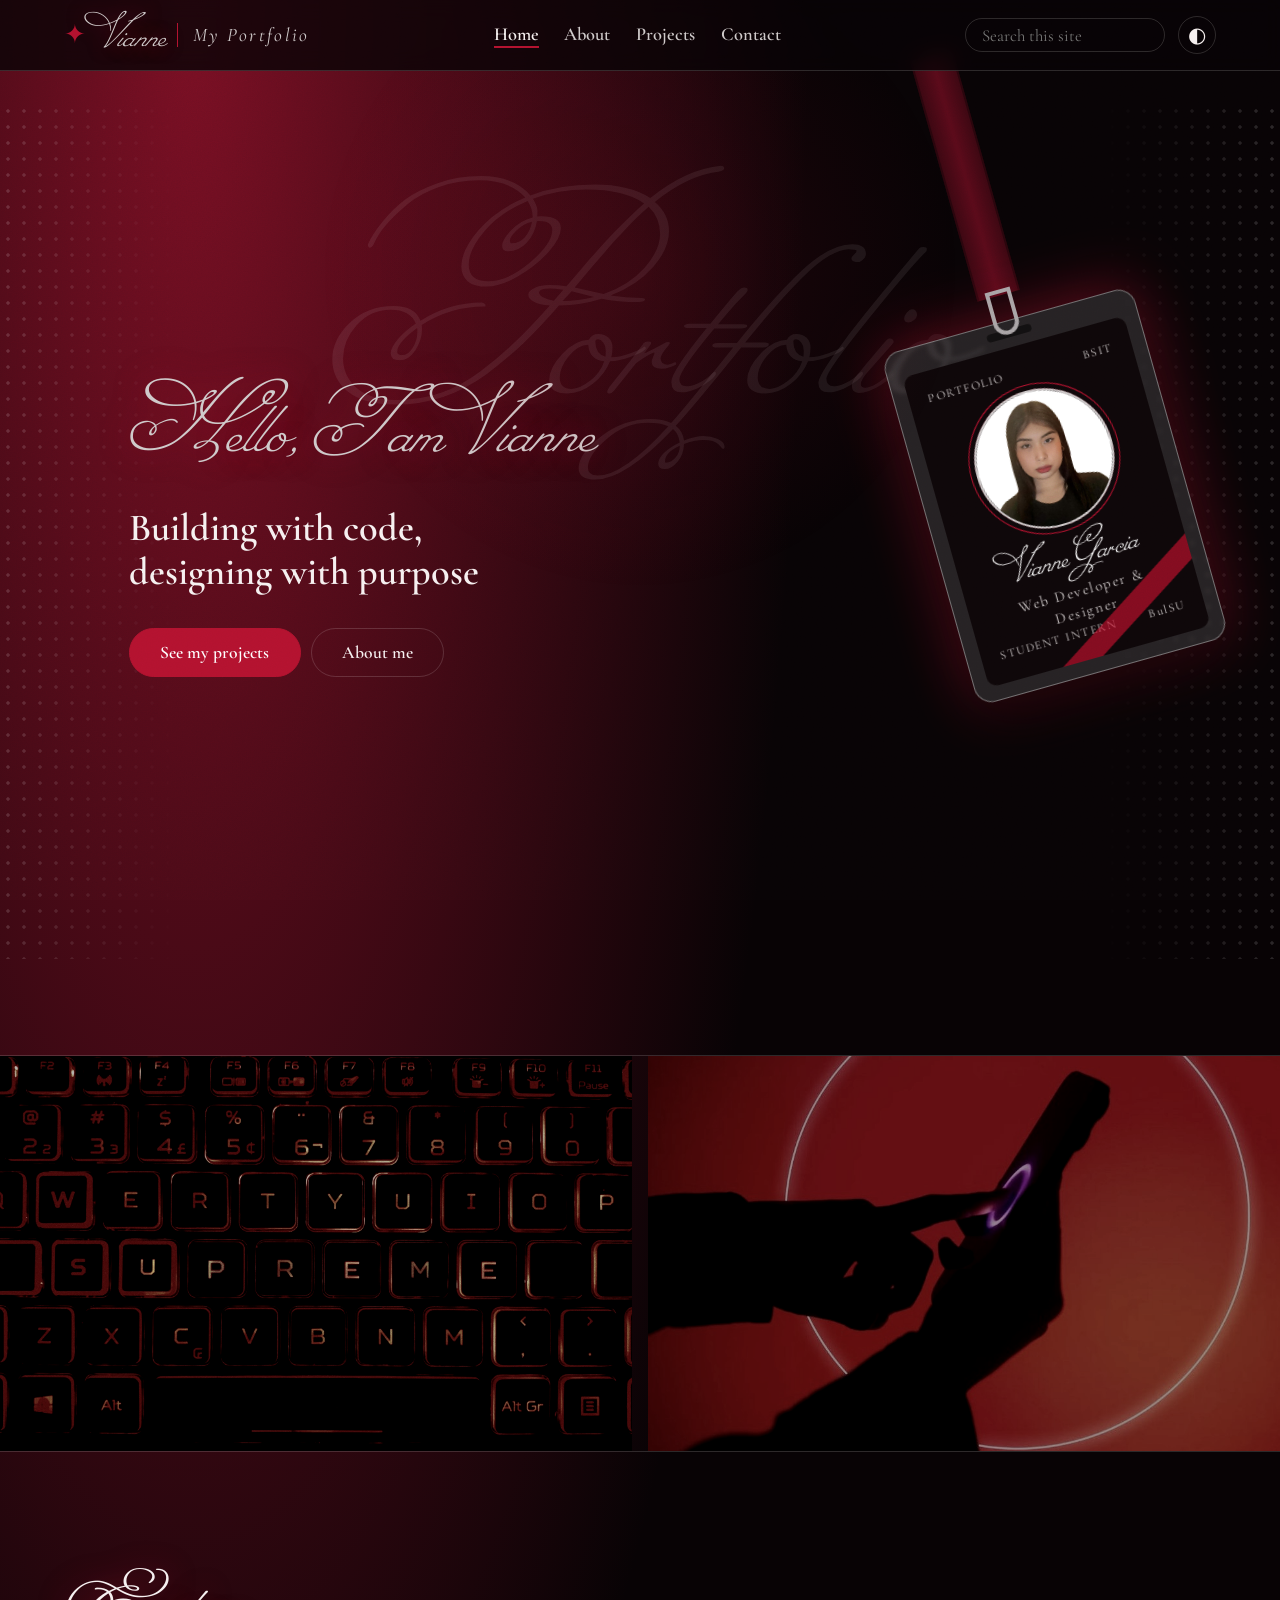
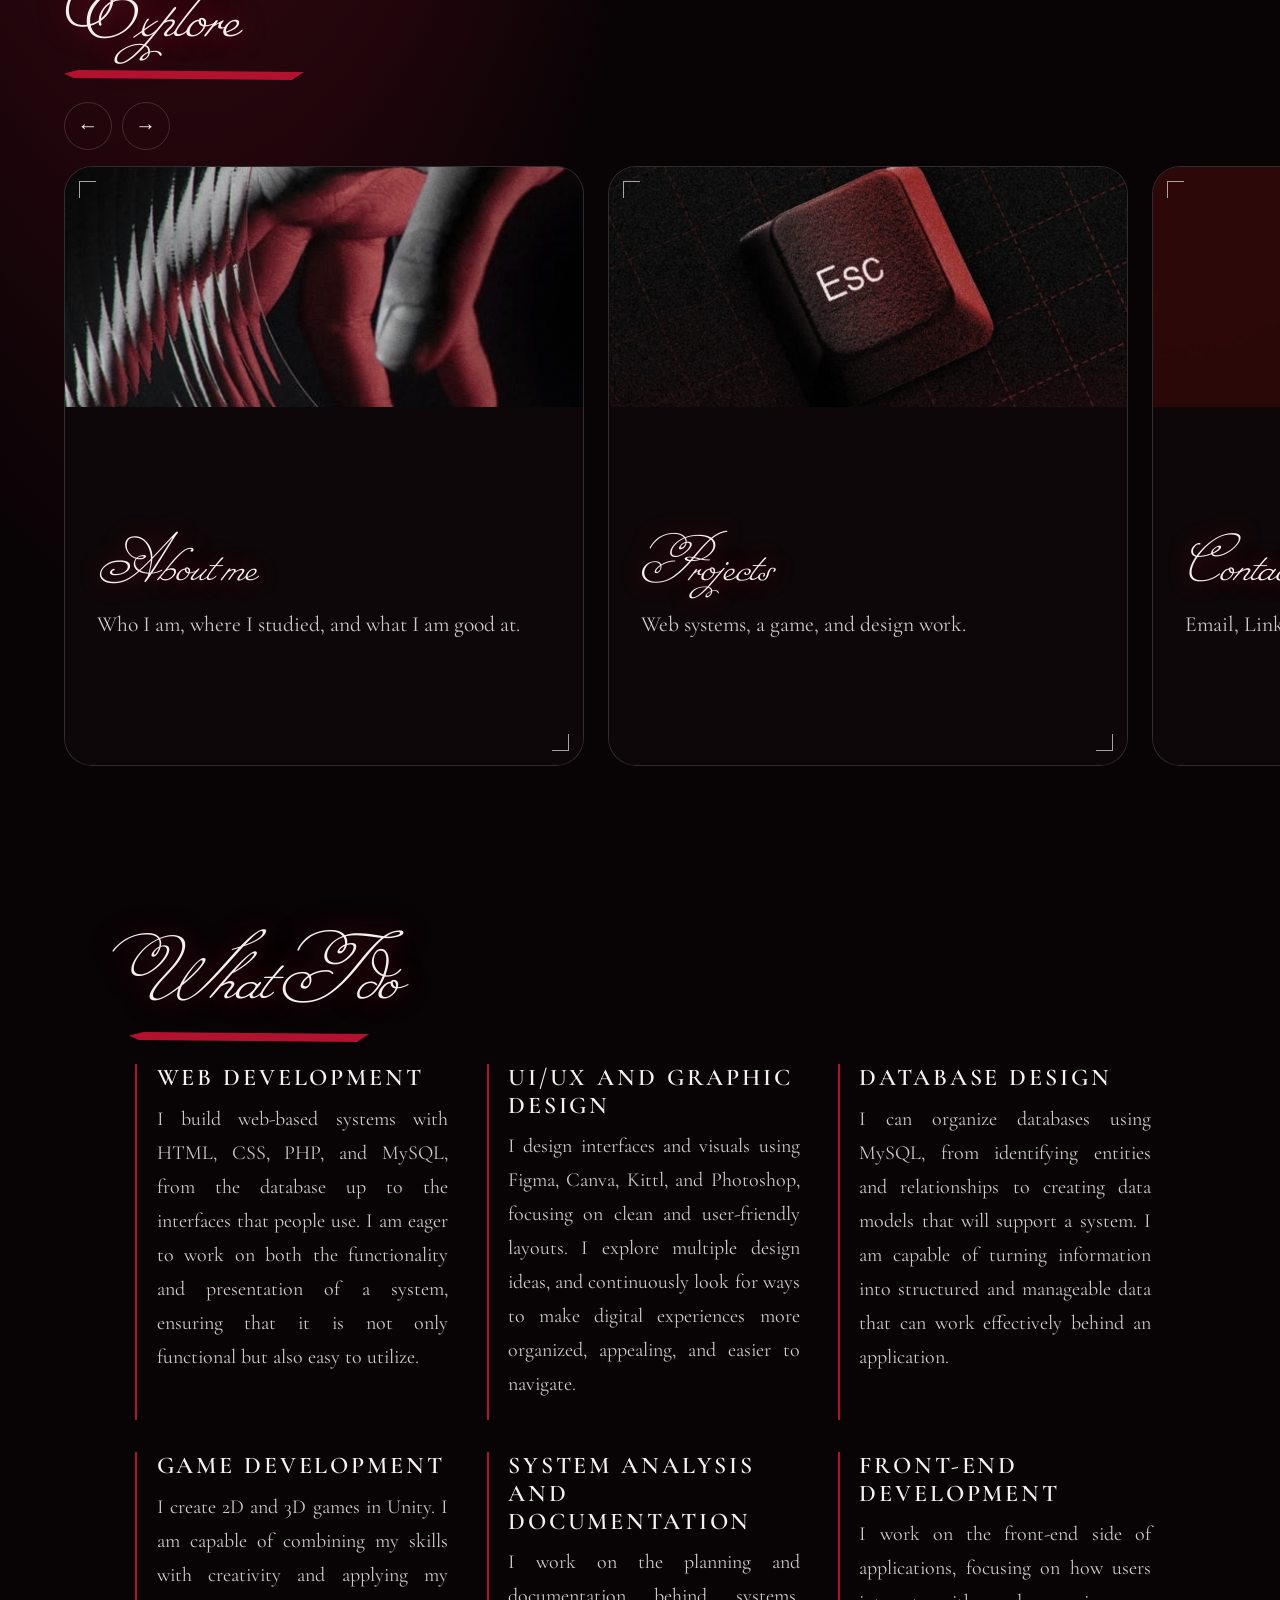
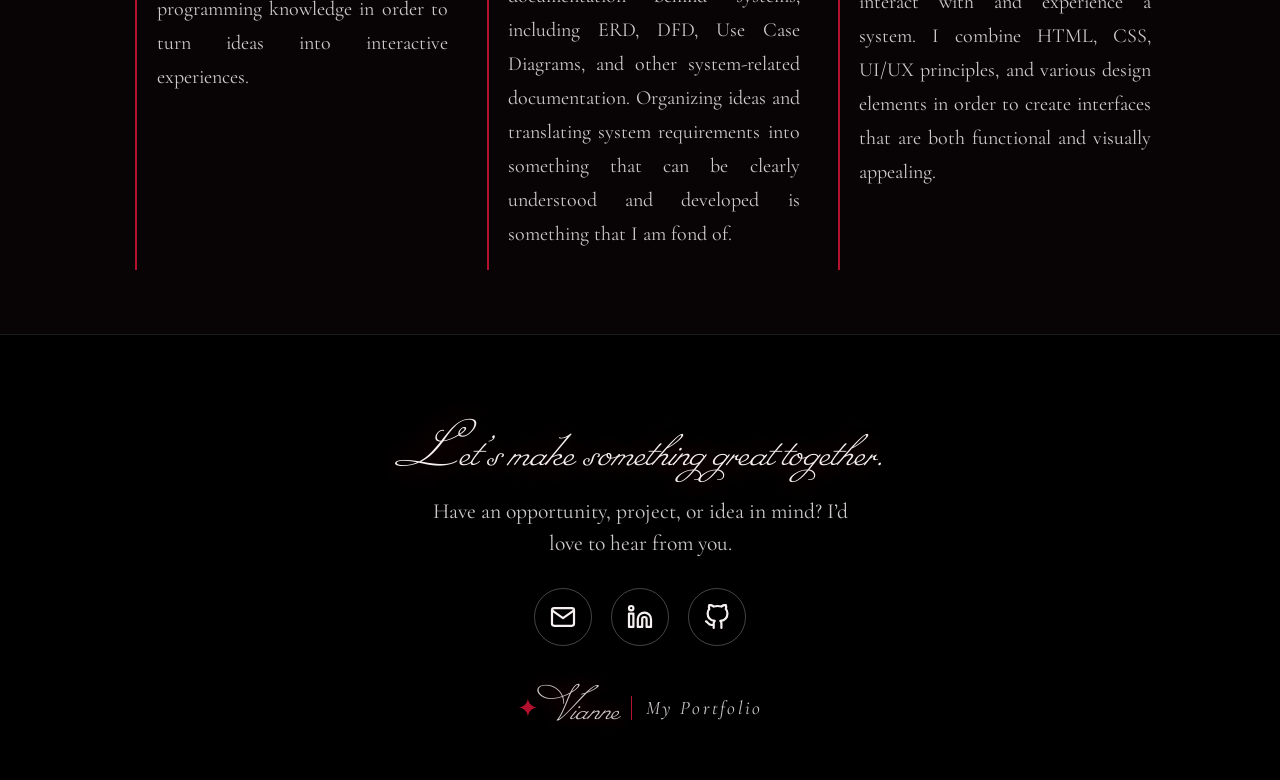
==== commit 96b63f7a: "Update index.html" ====
--- a/index.html
+++ b/index.html
@@ -59,7 +59,7 @@
                 <div class="photo"><img src="images/profile.jpg" alt="" draggable="false"></div>
                 <b>Vianne Garcia</b>
                 Web Developer &amp; Designer
-                <small><span>ID 2023-0001</span><span>BulSU</span></small>
+                <small><span>STUDENT INTERN</span><span>BulSU</span></small>
               </div>
             </div>
           </div>
@@ -183,4 +183,4 @@
 
   <script src="script.js"></script>
 </body>
-</html>+</html>
--- a/style.css
+++ b/style.css
@@ -767,6 +767,9 @@
 
 /* ==========================================================
    13. HOME: WHAT I DO
+   The paragraphs are justified. "hyphens: auto" lets long words
+   break at the line end, so the narrow columns do not leave big
+   gaps between words.
    ========================================================== */
 .do {
   display: grid;
@@ -776,6 +779,10 @@
 
 .do .item p {
   color: var(--silver);
+  text-align: justify;
+  text-justify: inter-word;
+  -webkit-hyphens: auto;
+  hyphens: auto;
 }
 
 .end {
@@ -936,6 +943,11 @@
 /* ==========================================================
    16. ABOUT PAGE + CLICKABLE PHOTO STACK
    Stack size: change 520px below.
+
+   Each photo has data-pos (0 = front, 1 to 3 = behind).
+   script.js changes data-pos on every click, and the rules
+   below decide where each position sits. The class .fly makes
+   the front photo slide away before it goes to the back.
    ========================================================== */
 .about {
   display: grid;
@@ -959,6 +971,8 @@
   aspect-ratio: 3 / 4;
   margin: 0 auto;
   cursor: pointer;
+  user-select: none;
+  -webkit-tap-highlight-color: transparent;
 }
 
 .sc {
@@ -969,10 +983,37 @@
   border: 8px solid var(--blk);
   background: var(--wine);
   box-shadow: 0 15px 40px #00000066;
-  transform: translate(calc(var(--p) * 22px), calc(var(--p) * -16px)) rotate(calc(var(--p) * 3deg));
-  z-index: calc(10 - var(--p));
-  opacity: calc(1 - var(--p) * 0.25);
-  transition: transform 0.6s, opacity 0.6s;
+  transition: transform 0.6s cubic-bezier(.2, .7, .2, 1), opacity 0.6s;
+}
+
+.sc[data-pos="0"] {
+  z-index: 4;
+  transform: none;
+  opacity: 1;
+}
+
+.sc[data-pos="1"] {
+  z-index: 3;
+  transform: translate(22px, -16px) rotate(3deg);
+  opacity: 0.8;
+}
+
+.sc[data-pos="2"] {
+  z-index: 2;
+  transform: translate(44px, -32px) rotate(6deg);
+  opacity: 0.55;
+}
+
+.sc[data-pos="3"] {
+  z-index: 1;
+  transform: translate(66px, -48px) rotate(9deg);
+  opacity: 0.3;
+}
+
+/* the front photo slides away when clicked */
+.sc.fly {
+  transform: translate(115%, -8%) rotate(14deg);
+  opacity: 0;
 }
 
 .sc img {
@@ -1451,4 +1492,4 @@
     gap: 1rem;
     font-size: 1rem;
   }
-}+}
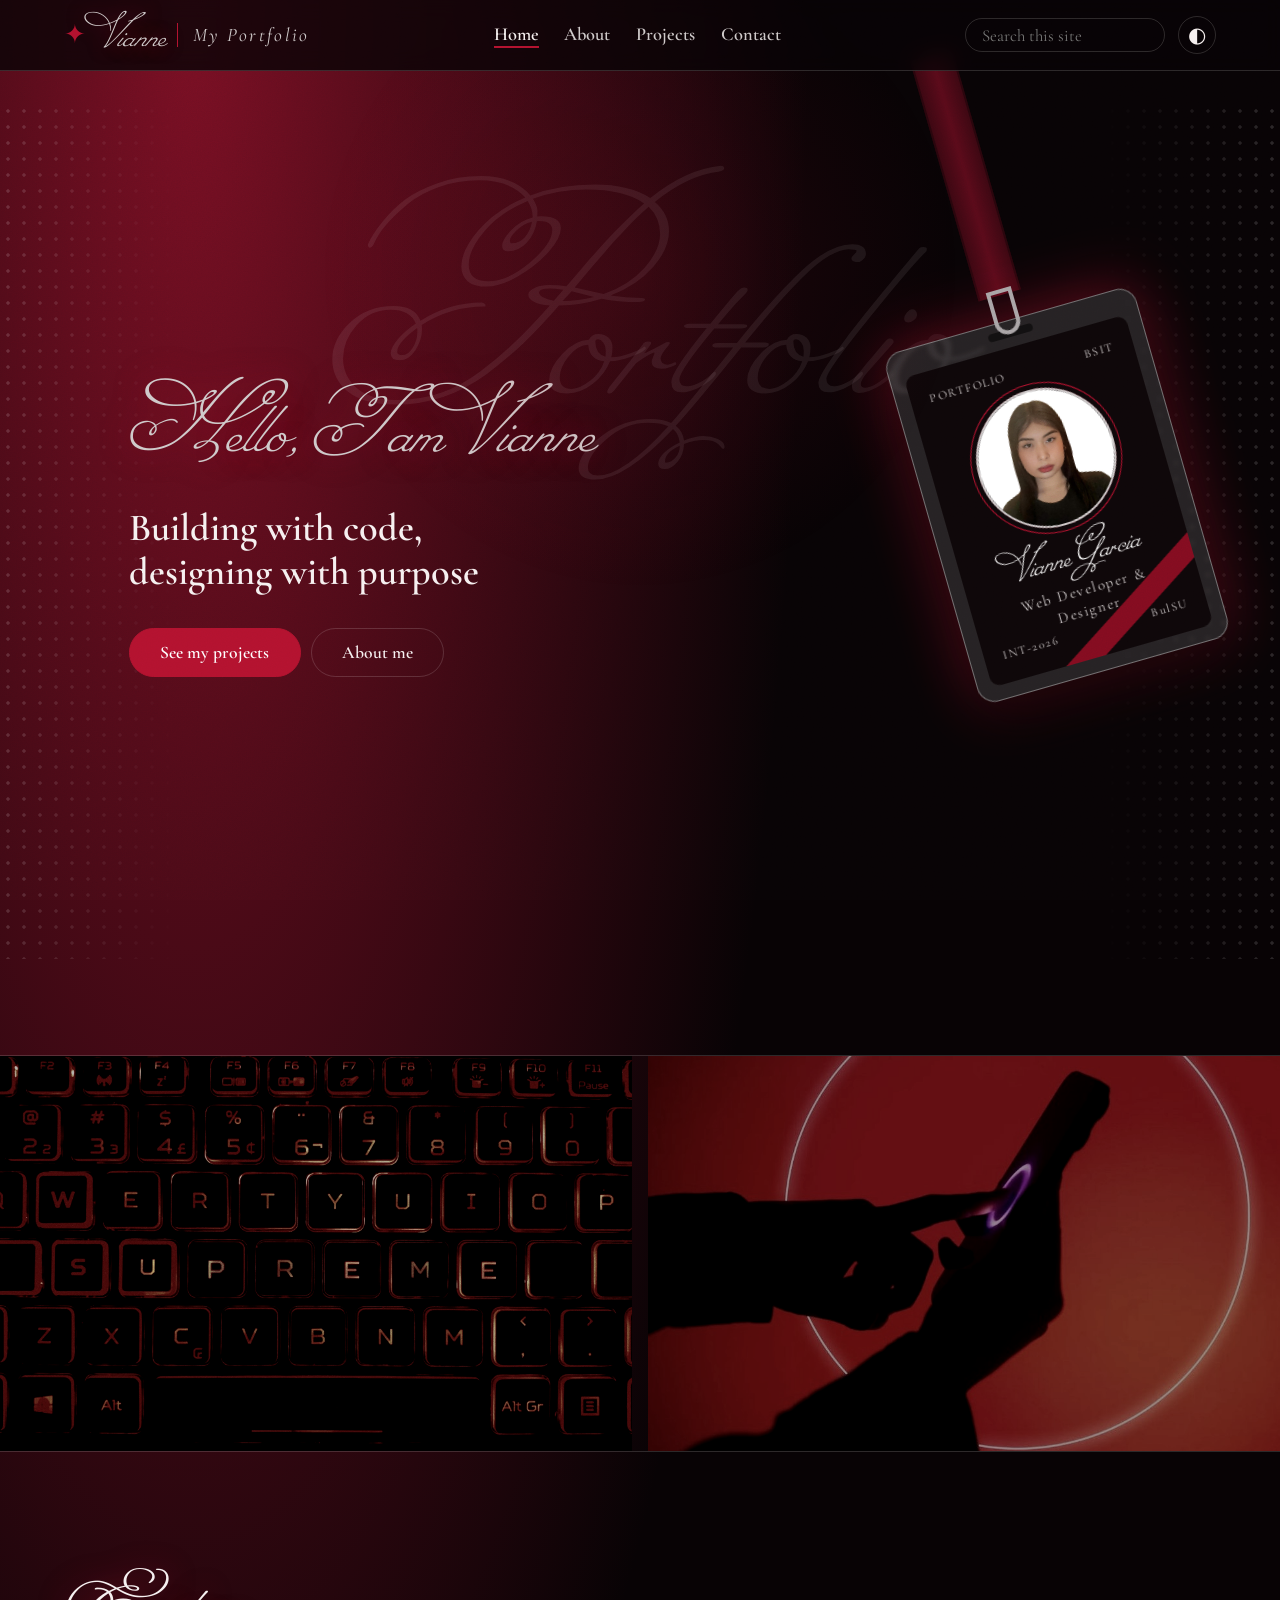
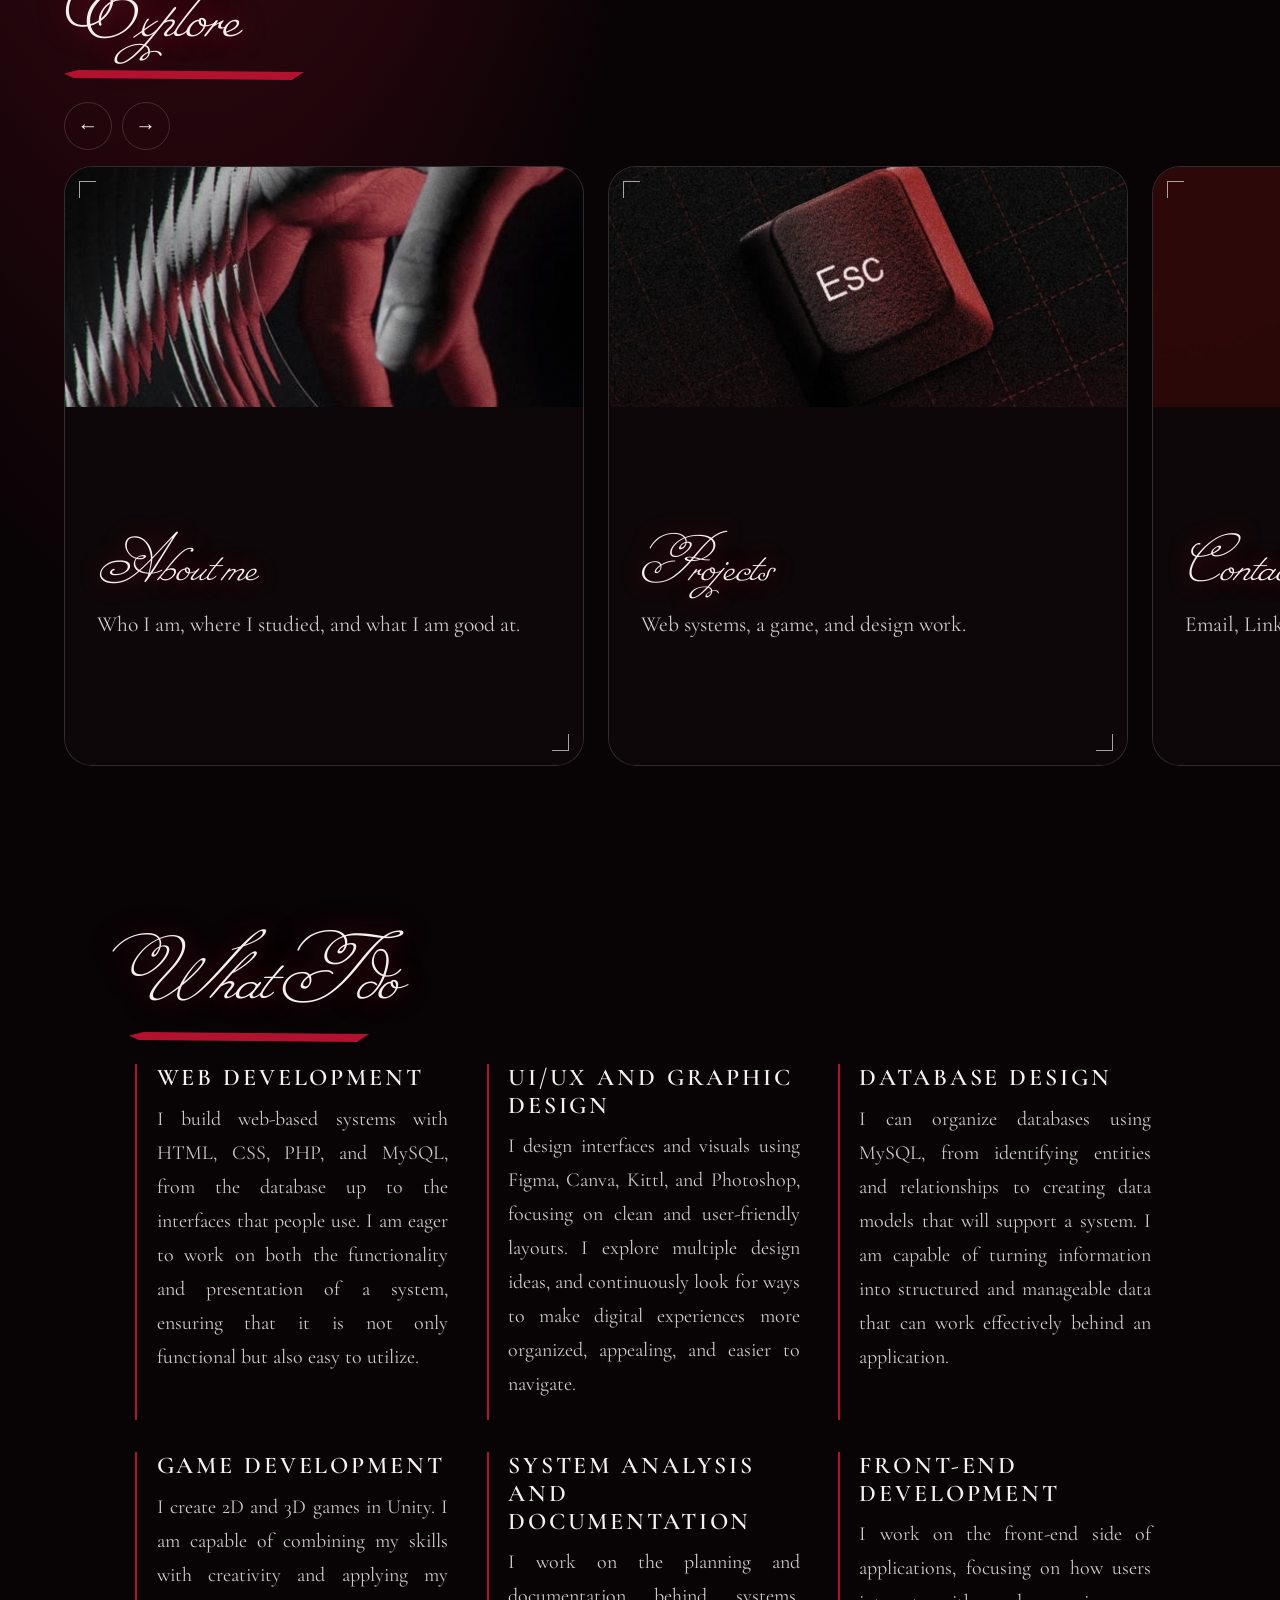
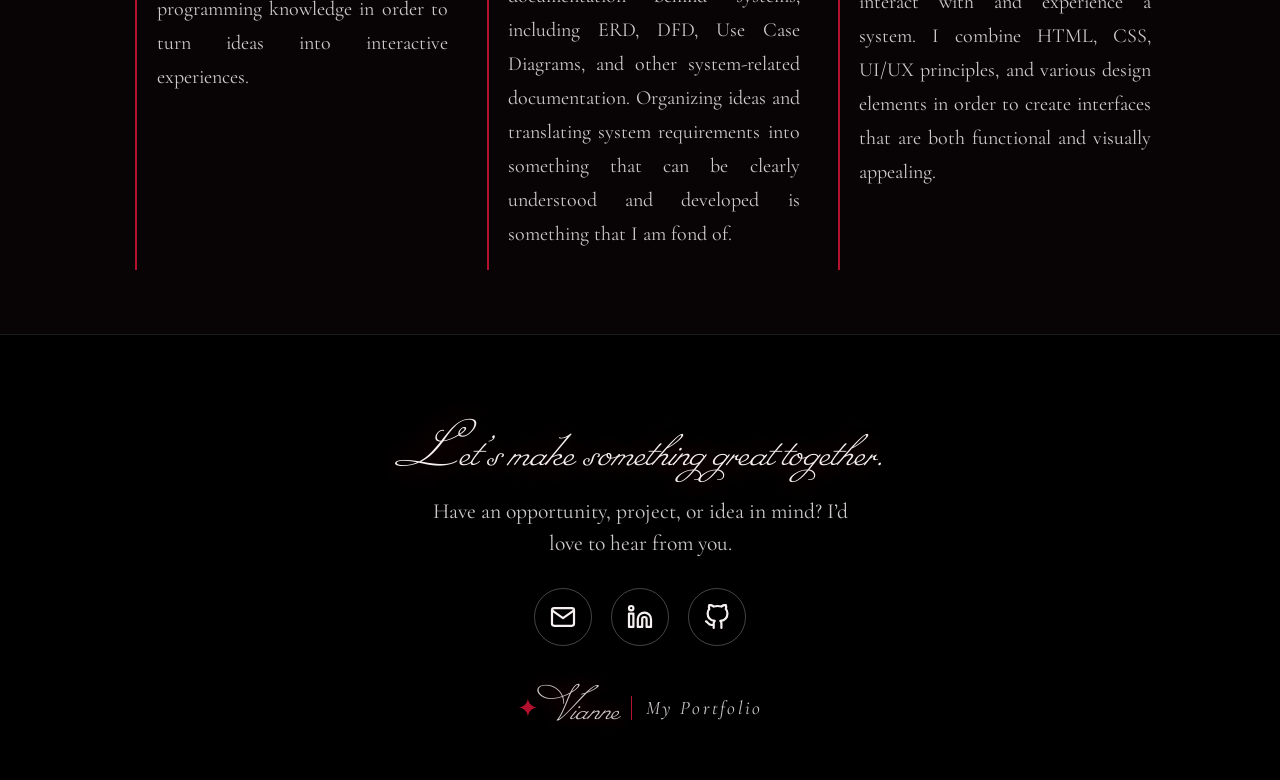
==== commit 4d651792: "Update index.html" ====
--- a/index.html
+++ b/index.html
@@ -59,7 +59,7 @@
                 <div class="photo"><img src="images/profile.jpg" alt="" draggable="false"></div>
                 <b>Vianne Garcia</b>
                 Web Developer &amp; Designer
-                <small><span>STUDENT INTERN</span><span>BulSU</span></small>
+                <small><span>INT-2026</span><span>BulSU</span></small>
               </div>
             </div>
           </div>
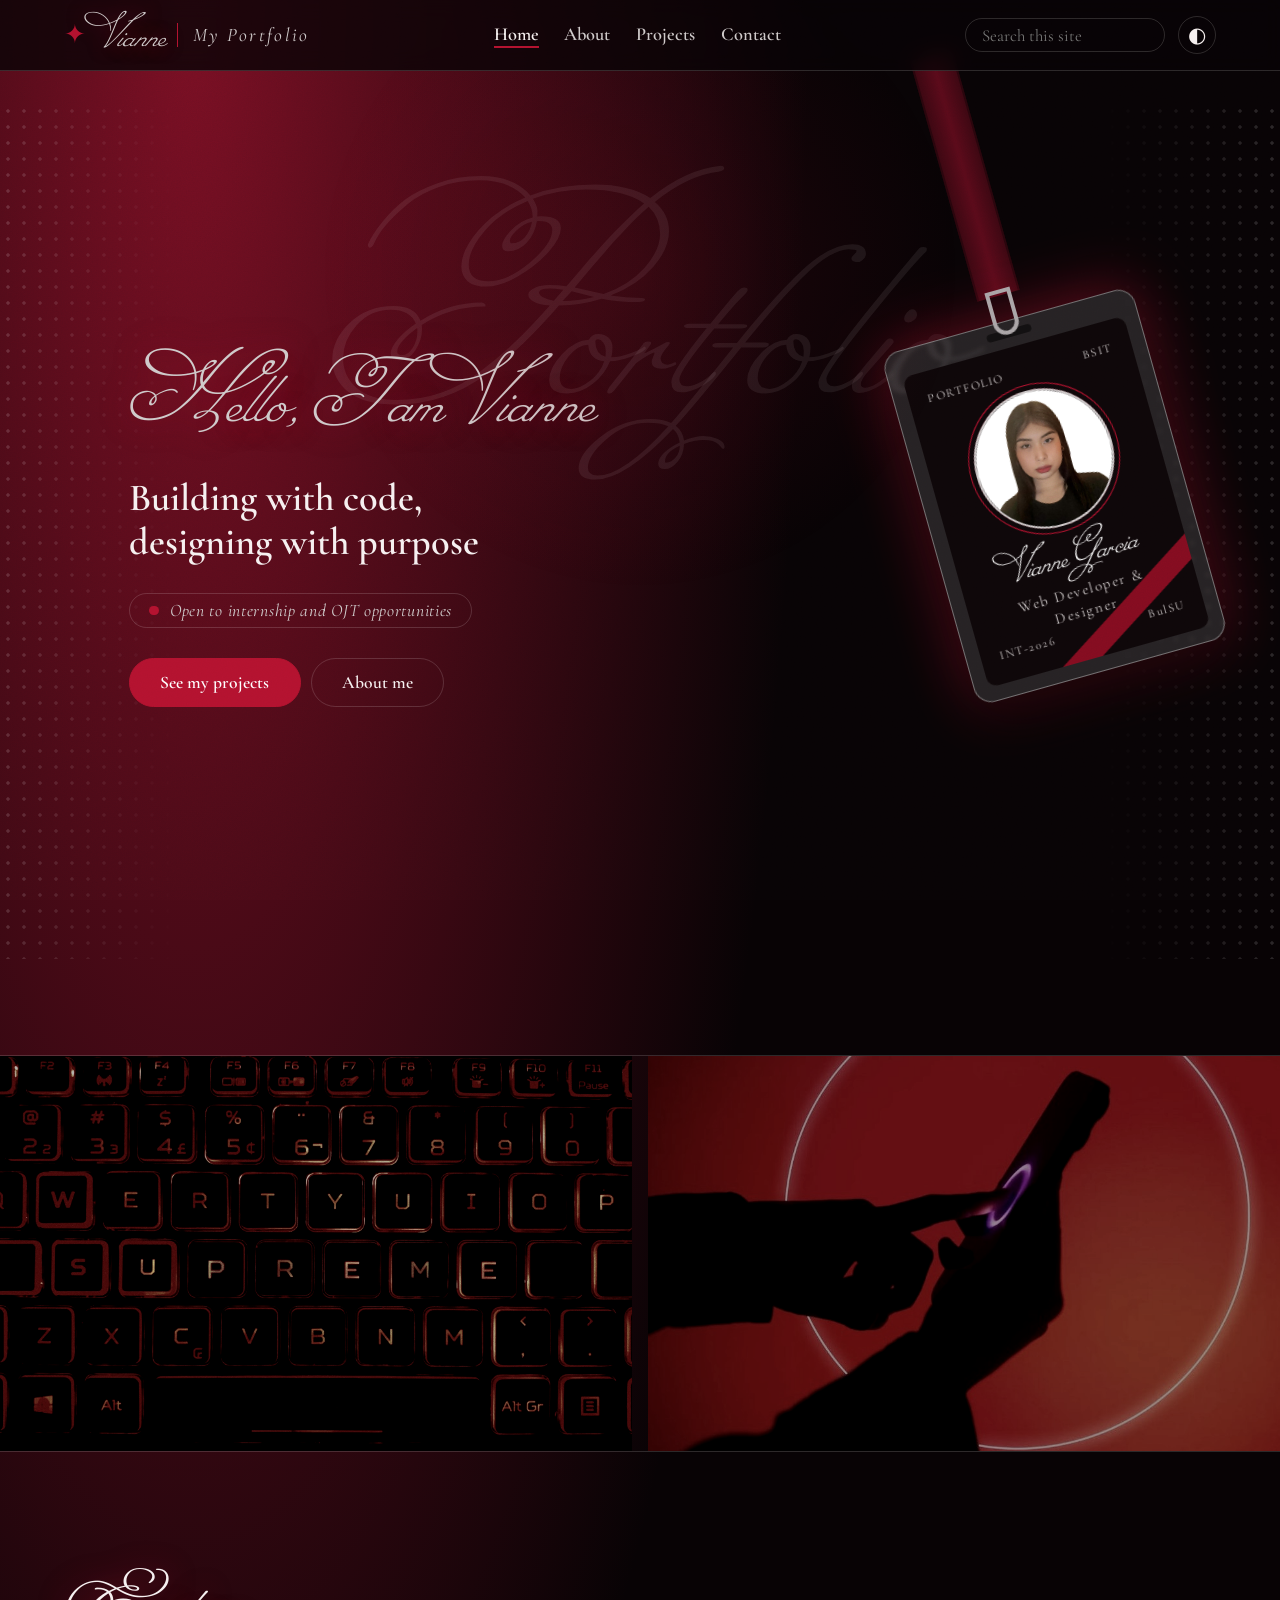
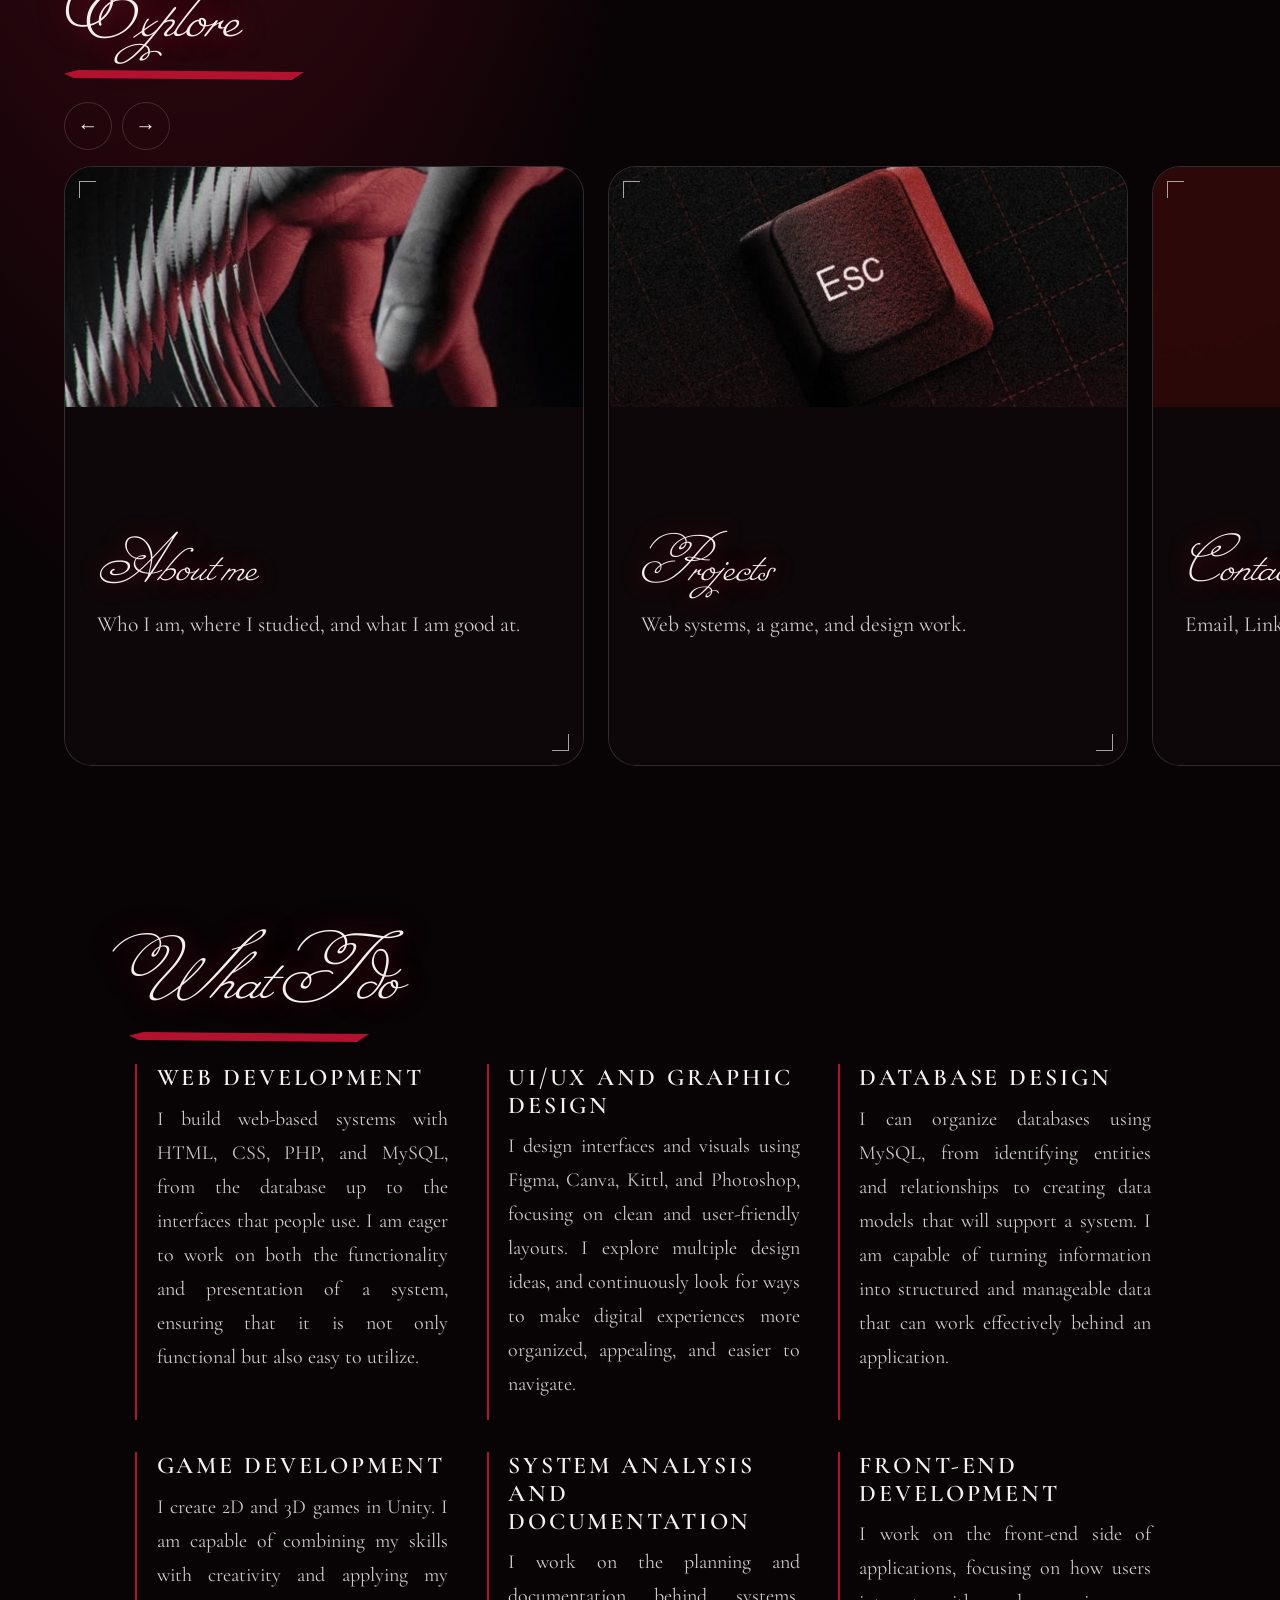
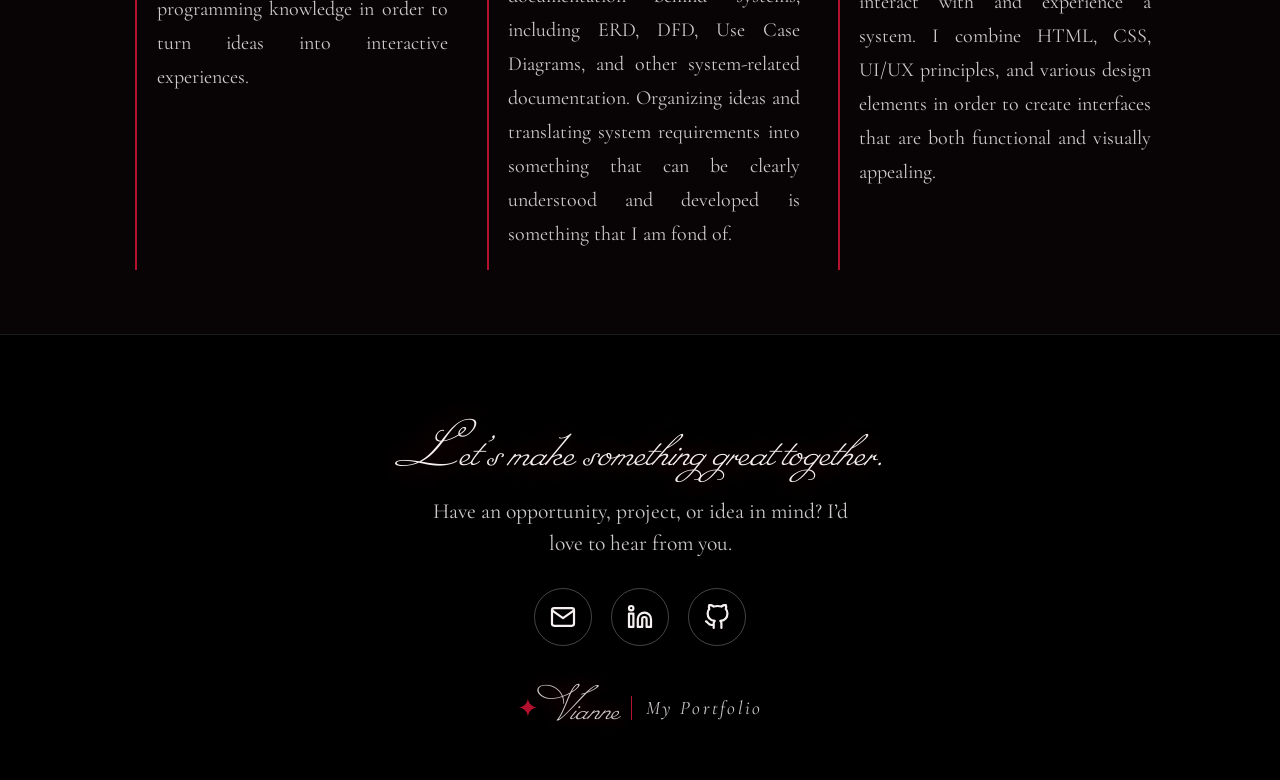
==== commit bf25d272: "Update index.html" ====
--- a/index.html
+++ b/index.html
@@ -44,6 +44,9 @@
         <div>
           <span class="hi">Hello, I am Vianne</span>
           <h1 data-words>Building with code, designing with purpose</h1>
+
+          <!-- STATUS LINE: edit the wording to match what you are looking for -->
+          <p class="status"><span class="dot" aria-hidden="true"></span>Open to internship and OJT opportunities</p>
           <a class="btn" href="projects.html">See my projects</a>
           <a class="btn ghost" href="about.html">About me</a>
         </div>
--- a/style.css
+++ b/style.css
@@ -1493,3 +1493,152 @@
     font-size: 1rem;
   }
 }
+
+/* ==========================================================
+   CERTIFICATIONS + STATUS LINE
+   ========================================================== */
+
+/* status pill on the home page */
+.status {
+  display: flex;
+  align-items: center;
+  gap: 0.7rem;
+  width: fit-content;
+  margin-bottom: 1.6rem;
+  padding: 0.35rem 1.2rem;
+  border: 1px solid var(--line);
+  border-radius: 999px;
+  color: var(--silver);
+  font: italic 1.1rem var(--serif);
+  letter-spacing: 0.04em;
+}
+
+.dot {
+  width: 0.6rem;
+  height: 0.6rem;
+  border-radius: 50%;
+  background: var(--red);
+  animation: ping 2s infinite;
+}
+
+@keyframes ping {
+  0%   { box-shadow: 0 0 0 0 var(--glow); }
+  70%  { box-shadow: 0 0 0 10px transparent; }
+  100% { box-shadow: 0 0 0 0 transparent; }
+}
+
+
+/* certification cards (the wrapper .rv handles the scroll fade-in,
+   so the card itself can have its own hover motion) */
+.certs {
+  margin-top: 5rem;
+}
+
+.cgrid {
+  display: grid;
+  grid-template-columns: repeat(auto-fill, minmax(260px, 1fr));
+  gap: 1.6rem;
+  margin-top: 1.4rem;
+}
+
+.cgrid > div {
+  display: flex;
+}
+
+.cert {
+  position: relative;
+  flex: 1;
+  display: flex;
+  flex-direction: column;
+  overflow: hidden;
+  border: 1px solid var(--line);
+  border-radius: 22px;
+  background: var(--blk);
+  text-decoration: none;
+  transition: transform 0.4s, box-shadow 0.4s, border-color 0.4s;
+}
+
+.cert:hover {
+  transform: translateY(-10px) rotate(-0.8deg);
+  border-color: var(--red);
+  box-shadow: 0 20px 50px var(--glow);
+}
+
+/* shimmer that sweeps across on hover */
+.cert::after {
+  content: '';
+  position: absolute;
+  top: 0;
+  bottom: 0;
+  left: -60%;
+  width: 40%;
+  z-index: 3;
+  background: linear-gradient(100deg, transparent, #ffffff26, transparent);
+  transform: skewX(-20deg);
+  transition: left 0.9s;
+  pointer-events: none;
+}
+
+.cert:hover::after {
+  left: 130%;
+}
+
+/* big calligraphy number */
+.cn {
+  position: absolute;
+  top: 0.7rem;
+  left: 1rem;
+  z-index: 2;
+  font: 400 2.6rem/1 var(--script);
+  color: #fff;
+  text-shadow: 0 0 14px var(--glow);
+}
+
+/* picture area (shows a star if the photo is missing) */
+.cimg {
+  position: relative;
+  aspect-ratio: 4 / 3;
+  overflow: hidden;
+  background: linear-gradient(160deg, var(--red), var(--ink));
+}
+
+.cimg::before {
+  content: '✦';
+  position: absolute;
+  inset: 0;
+  display: grid;
+  place-items: center;
+  font-size: 3rem;
+  color: var(--line);
+}
+
+.cimg img {
+  position: absolute;
+  inset: 0;
+  width: 100%;
+  height: 100%;
+  object-fit: cover;
+  filter: grayscale(0.7);
+  transition: filter 0.5s, transform 0.8s;
+}
+
+.cert:hover .cimg img {
+  filter: none;
+  transform: scale(1.06);
+}
+
+.cbody {
+  padding: 1.1rem 1.3rem 1.4rem;
+}
+
+.cbody h3 {
+  font-size: 1.15rem;
+  letter-spacing: 0.06em;
+  margin-bottom: 0.2rem;
+}
+
+.cbody small {
+  color: var(--silver);
+  font-style: italic;
+  font-size: 1.05rem;
+}
